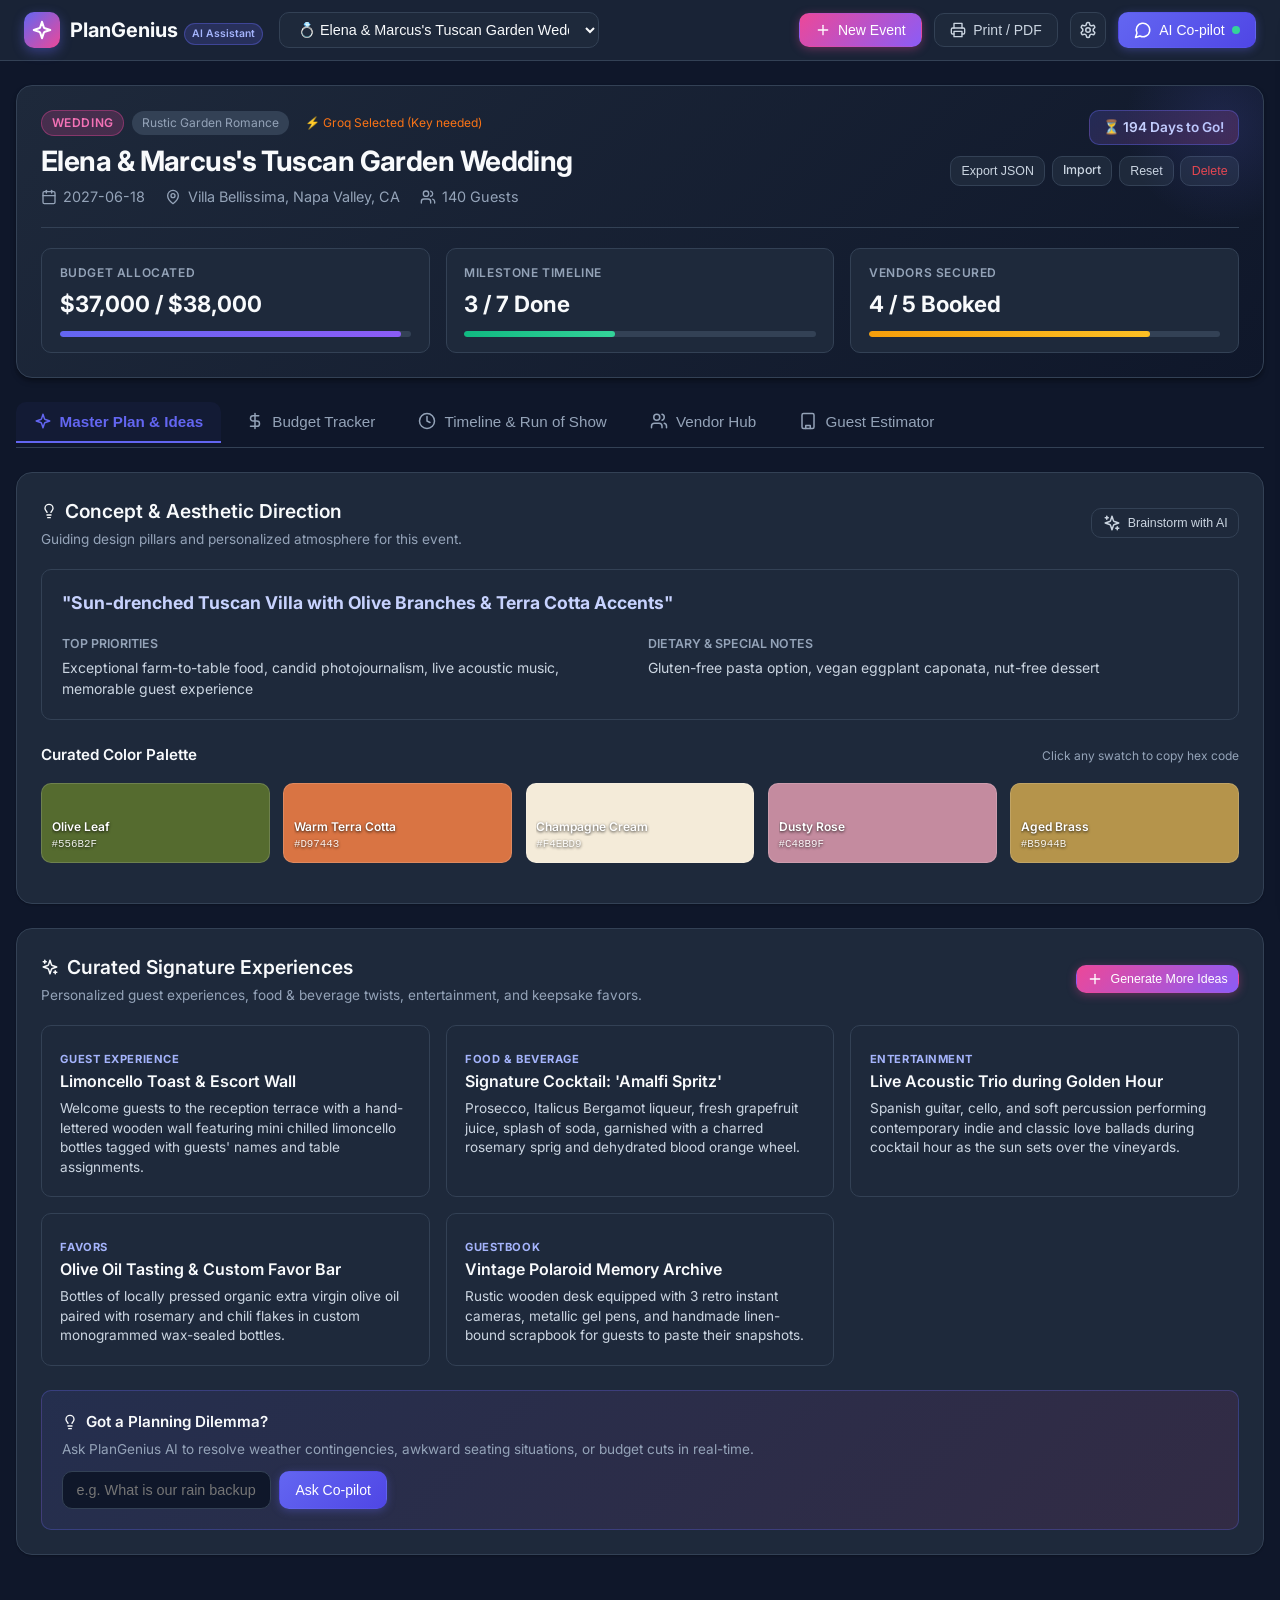
==== docs/index.html @ bf046ce5 "feat: Add GitHub Pages static deployment support and workflow" ====
<!DOCTYPE html>
<html lang="en">
<head>
  <meta charset="UTF-8">
  <meta name="viewport" content="width=device-width, initial-scale=1.0">
  <title>PlanGenius AI - GenAI Event Planning Assistant</title>
  <link rel="preconnect" href="https://fonts.googleapis.com">
  <link rel="preconnect" href="https://fonts.gstatic.com" crossorigin>
  <link href="https://fonts.googleapis.com/css2?family=Inter:wght@400;500;600;700;800&display=swap" rel="stylesheet">
  <link rel="stylesheet" href="./css/styles.css">
</head>
<body>

  <!-- Navigation Bar -->
  <header class="navbar">
    <div style="display: flex; align-items: center; gap: 1rem; flex-wrap: wrap;">
      <a href="#" class="brand">
        <div class="brand-icon">
          <svg width="22" height="22" viewBox="0 0 24 24" fill="none" stroke="currentColor" stroke-width="2.2" stroke-linecap="round" stroke-linejoin="round">
            <path d="m12 3-1.912 5.813a2 2 0 0 1-1.275 1.275L3 12l5.813 1.912a2 2 0 0 1 1.275 1.275L12 21l1.912-5.813a2 2 0 0 1 1.275-1.275L21 12l-5.813-1.912a2 2 0 0 1-1.275-1.275L12 3Z"/>
          </svg>
        </div>
        <div class="brand-text">
          <span>PlanGenius</span>
          <span class="brand-badge">AI Assistant</span>
        </div>
      </a>

      <!-- Event Picker Dropdown -->
      <select id="event-switcher" class="event-picker" title="Switch between planned events">
        <!-- Dynamically populated -->
      </select>
    </div>

    <!-- Top Action Buttons -->
    <div class="nav-actions">
      <button class="btn btn-sparkle" onclick="Wizard.open()">
        <svg width="16" height="16" viewBox="0 0 24 24" fill="none" stroke="currentColor" stroke-width="2" stroke-linecap="round" stroke-linejoin="round"><path d="M5 12h14"/><path d="M12 5v14"/></svg>
        New Event
      </button>

      <button class="btn btn-secondary" onclick="App.printEvent()" title="Print or save as PDF">
        <svg width="16" height="16" viewBox="0 0 24 24" fill="none" stroke="currentColor" stroke-width="2" stroke-linecap="round" stroke-linejoin="round"><polyline points="6 9 6 2 18 2 18 9"/><path d="M6 18H4a2 2 0 0 1-2-2v-5a2 2 0 0 1 2-2h16a2 2 0 0 1 2 2v5a2 2 0 0 1-2 2h-2"/><rect width="12" height="8" x="6" y="14"/></svg>
        Print / PDF
      </button>

      <button class="btn btn-secondary btn-icon-only" onclick="App.openSettings()" title="Configure Gemini API Key & Model">
        <svg width="18" height="18" viewBox="0 0 24 24" fill="none" stroke="currentColor" stroke-width="2" stroke-linecap="round" stroke-linejoin="round"><path d="M12.22 2h-.44a2 2 0 0 0-2 2v.18a2 2 0 0 1-1 1.73l-.43.25a2 2 0 0 1-2 0l-.15-.08a2 2 0 0 0-2.73.73l-.22.38a2 2 0 0 0 .73 2.73l.15.1a2 2 0 0 1 1 1.72v.51a2 2 0 0 1-1 1.74l-.15.09a2 2 0 0 0-.73 2.73l.22.38a2 2 0 0 0 2.73.73l.15-.08a2 2 0 0 1 2 0l.43.25a2 2 0 0 1 1 1.73V20a2 2 0 0 0 2 2h.44a2 2 0 0 0 2-2v-.18a2 2 0 0 1 1-1.73l.43-.25a2 2 0 0 1 2 0l.15.08a2 2 0 0 0 2.73-.73l.22-.39a2 2 0 0 0-.73-2.73l-.15-.08a2 2 0 0 1-1-1.74v-.5a2 2 0 0 1 1-1.74l.15-.09a2 2 0 0 0 .73-2.73l-.22-.38a2 2 0 0 0-2.73-.73l-.15.08a2 2 0 0 1-2 0l-.43-.25a2 2 0 0 1-1-1.73V4a2 2 0 0 0-2-2z"/><circle cx="12" cy="12" r="3"/></svg>
      </button>

      <button class="btn btn-primary" onclick="Copilot.toggle()" style="position: relative;">
        <svg width="18" height="18" viewBox="0 0 24 24" fill="none" stroke="currentColor" stroke-width="2" stroke-linecap="round" stroke-linejoin="round"><path d="M7.9 20A9 9 0 1 0 4 16.1L2 22Z"/></svg>
        AI Co-pilot
        <span style="width: 8px; height: 8px; background: #34D399; border-radius: 50%; display: inline-block;"></span>
      </button>
    </div>
  </header>

  <!-- Main Container -->
  <main class="main-content">
    
    <!-- Hero / Event Banner -->
    <section class="event-hero">
      <div class="event-hero-top">
        <div class="hero-title-group">
          <div class="event-badge-row">
            <span id="hero-type-badge" class="badge-type badge-wedding">WEDDING</span>
            <span id="hero-subtype-badge" class="badge-subtype">Rustic Romance</span>
            <div id="gemini-status-indicator" style="font-size: 0.75rem; margin-left: 0.5rem;"></div>
          </div>
          <h1 id="hero-title" class="event-title">Loading Event...</h1>
          <div class="event-meta-info">
            <div class="meta-item">
              <svg width="16" height="16" viewBox="0 0 24 24" fill="none" stroke="currentColor" stroke-width="2" stroke-linecap="round" stroke-linejoin="round"><rect width="18" height="18" x="3" y="4" rx="2" ry="2"/><line x1="16" x2="16" y1="2" y2="6"/><line x1="8" x2="8" y1="2" y2="6"/><line x1="3" x2="21" y1="10" y2="10"/></svg>
              <span id="hero-date">June 18, 2027</span>
            </div>
            <div class="meta-item">
              <svg width="16" height="16" viewBox="0 0 24 24" fill="none" stroke="currentColor" stroke-width="2" stroke-linecap="round" stroke-linejoin="round"><path d="M20 10c0 6-8 12-8 12s-8-6-8-12a8 8 0 0 1 16 0Z"/><circle cx="12" cy="10" r="3"/></svg>
              <span id="hero-location">Napa Valley, CA</span>
            </div>
            <div class="meta-item">
              <svg width="16" height="16" viewBox="0 0 24 24" fill="none" stroke="currentColor" stroke-width="2" stroke-linecap="round" stroke-linejoin="round"><path d="M16 21v-2a4 4 0 0 0-4-4H6a4 4 0 0 0-4 4v2"/><circle cx="9" cy="7" r="4"/><path d="M22 21v-2a4 4 0 0 0-3-3.87"/><path d="M16 3.13a4 4 0 0 1 0 7.75"/></svg>
              <span id="hero-guests">140 Guests</span>
            </div>
          </div>
        </div>

        <!-- Right Side: Countdown and Options -->
        <div style="display: flex; flex-direction: column; align-items: flex-end; gap: 0.65rem;">
          <div id="hero-countdown" class="countdown-chip">
            ⏳ Calculating countdown...
          </div>
          <div style="display: flex; gap: 0.4rem;">
            <button class="btn btn-secondary btn-sm" onclick="App.exportJson()" title="Backup event as JSON">Export JSON</button>
            <label class="btn btn-secondary btn-sm" style="cursor: pointer;" title="Import event JSON">
              Import
              <input type="file" accept=".json" style="display: none;" onchange="App.importJson(event)">
            </label>
            <button class="btn btn-secondary btn-sm" onclick="App.resetSamples()" title="Restore default sample events">Reset</button>
            <button class="btn btn-secondary btn-sm" style="color: #EF4444;" onclick="App.deleteCurrentEvent()" title="Delete this event">Delete</button>
          </div>
        </div>
      </div>

      <!-- Quick KPI Progress Row -->
      <div class="kpi-grid">
        <div class="kpi-card">
          <span class="kpi-label">Budget Allocated</span>
          <span id="kpi-budget-value" class="kpi-value">$0 / $0</span>
          <div class="progress-bar-container">
            <div id="kpi-budget-progress" class="progress-bar-fill fill-primary" style="width: 0%;"></div>
          </div>
        </div>

        <div class="kpi-card">
          <span class="kpi-label">Milestone Timeline</span>
          <span id="kpi-milestones-value" class="kpi-value">0 / 0 Done</span>
          <div class="progress-bar-container">
            <div id="kpi-milestones-progress" class="progress-bar-fill fill-green" style="width: 0%;"></div>
          </div>
        </div>

        <div class="kpi-card">
          <span class="kpi-label">Vendors Secured</span>
          <span id="kpi-vendors-value" class="kpi-value">0 / 0 Booked</span>
          <div class="progress-bar-container">
            <div id="kpi-vendors-progress" class="progress-bar-fill fill-amber" style="width: 0%;"></div>
          </div>
        </div>
      </div>
    </section>

    <!-- Navigation Tabs -->
    <nav class="tabs-header">
      <button class="tab-btn active" data-tab="ideas">
        <svg width="18" height="18" viewBox="0 0 24 24" fill="none" stroke="currentColor" stroke-width="2" stroke-linecap="round" stroke-linejoin="round"><path d="m12 3-1.912 5.813a2 2 0 0 1-1.275 1.275L3 12l5.813 1.912a2 2 0 0 1 1.275 1.275L12 21l1.912-5.813a2 2 0 0 1 1.275-1.275L21 12l-5.813-1.912a2 2 0 0 1-1.275-1.275L12 3Z"/></svg>
        Master Plan & Ideas
      </button>
      <button class="tab-btn" data-tab="budget">
        <svg width="18" height="18" viewBox="0 0 24 24" fill="none" stroke="currentColor" stroke-width="2" stroke-linecap="round" stroke-linejoin="round"><line x1="12" x2="12" y1="2" y2="22"/><path d="M17 5H9.5a3.5 3.5 0 0 0 0 7h5a3.5 3.5 0 0 1 0 7H6"/></svg>
        Budget Tracker
      </button>
      <button class="tab-btn" data-tab="timeline">
        <svg width="18" height="18" viewBox="0 0 24 24" fill="none" stroke="currentColor" stroke-width="2" stroke-linecap="round" stroke-linejoin="round"><circle cx="12" cy="12" r="10"/><polyline points="12 6 12 12 16 14"/></svg>
        Timeline & Run of Show
      </button>
      <button class="tab-btn" data-tab="vendors">
        <svg width="18" height="18" viewBox="0 0 24 24" fill="none" stroke="currentColor" stroke-width="2" stroke-linecap="round" stroke-linejoin="round"><path d="M16 21v-2a4 4 0 0 0-4-4H6a4 4 0 0 0-4 4v2"/><circle cx="9" cy="7" r="4"/><path d="M22 21v-2a4 4 0 0 0-3-3.87"/><path d="M16 3.13a4 4 0 0 1 0 7.75"/></svg>
        Vendor Hub
      </button>
      <button class="tab-btn" data-tab="guests">
        <svg width="18" height="18" viewBox="0 0 24 24" fill="none" stroke="currentColor" stroke-width="2" stroke-linecap="round" stroke-linejoin="round"><rect width="16" height="20" x="4" y="2" rx="2" ry="2"/><path d="M9 22v-4h6v4"/></svg>
        Guest Estimator
      </button>
    </nav>

    <!-- Tab Panels Container -->
    <div id="tab-ideas" class="tab-panel active"></div>
    <div id="tab-budget" class="tab-panel"></div>
    <div id="tab-timeline" class="tab-panel"></div>
    <div id="tab-vendors" class="tab-panel"></div>
    <div id="tab-guests" class="tab-panel"></div>

  </main>

  <!-- Slide-over AI Co-pilot Drawer -->
  <aside id="copilot-drawer" class="copilot-drawer">
    <div class="copilot-header">
      <div class="copilot-title-group">
        <div class="brand-icon" style="width: 28px; height: 28px;">
          <svg width="16" height="16" viewBox="0 0 24 24" fill="none" stroke="currentColor" stroke-width="2" stroke-linecap="round" stroke-linejoin="round"><path d="m12 3-1.912 5.813a2 2 0 0 1-1.275 1.275L3 12l5.813 1.912a2 2 0 0 1 1.275 1.275L12 21l1.912-5.813a2 2 0 0 1 1.275-1.275L21 12l-5.813-1.912a2 2 0 0 1-1.275-1.275L12 3Z"/></svg>
        </div>
        <div>
          <h3 class="copilot-title">PlanGenius Co-pilot</h3>
          <p id="copilot-event-name" style="font-size: 0.75rem; color: var(--text-muted); white-space: nowrap; overflow: hidden; text-overflow: ellipsis; max-width: 240px;"></p>
        </div>
      </div>
      <button class="modal-close" onclick="Copilot.close()" title="Close Co-pilot">&times;</button>
    </div>

    <!-- Chat Messages Stream -->
    <div id="copilot-messages" class="copilot-chat-body">
      <!-- Dynamically rendered -->
    </div>

    <!-- Suggested Quick Prompts -->
    <div class="chat-quick-actions">
      <span class="prompt-pill" onclick="Copilot.sendQuickPrompt('How can I cut 15% from my budget without hurting the experience?')">💡 Cut 15% Budget</span>
      <span class="prompt-pill" onclick="Copilot.sendQuickPrompt('Draft a negotiation inquiry email to a venue photographer')">✉️ Vendor Script</span>
      <span class="prompt-pill" onclick="Copilot.sendQuickPrompt('What are common mistakes on day-of event schedules?')">⏱️ Schedule Mistakes</span>
      <span class="prompt-pill" onclick="Copilot.sendQuickPrompt('Give me a 3-minute toast / speech outline')">🥂 Speech Outline</span>
      <span class="prompt-pill" onclick="Copilot.sendQuickPrompt('Give me a day-of emergency kit packing checklist')">🧰 Emergency Kit</span>
    </div>

    <!-- Chat Input Bar -->
    <div class="copilot-input-bar">
      <input type="text" id="copilot-input" class="copilot-input" placeholder="Ask Co-pilot about budget, timeline, vendors...">
      <button class="btn btn-primary btn-sm btn-icon-only" onclick="Copilot.sendMessage()">
        <svg width="16" height="16" viewBox="0 0 24 24" fill="none" stroke="currentColor" stroke-width="2" stroke-linecap="round" stroke-linejoin="round"><path d="m22 2-7 20-4-9-9-4Z"/><path d="M22 2 11 13"/></svg>
      </button>
    </div>
  </aside>

  <!-- ================= MODALS ================= -->

  <!-- 1. Event Wizard Modal -->
  <div id="modal-wizard" class="modal-overlay">
    <div class="modal-box" style="max-width: 650px;">
      <div class="modal-header">
        <h3 class="modal-title">
          <svg width="20" height="20" viewBox="0 0 24 24" fill="none" stroke="currentColor" stroke-width="2" stroke-linecap="round" stroke-linejoin="round"><path d="m12 3-1.912 5.813a2 2 0 0 1-1.275 1.275L3 12l5.813 1.912a2 2 0 0 1 1.275 1.275L12 21l1.912-5.813a2 2 0 0 1 1.275-1.275L21 12l-5.813-1.912a2 2 0 0 1-1.275-1.275L12 3Z"/></svg>
          PlanGenius AI Master Plan Creator
        </h3>
        <button class="modal-close" onclick="Wizard.close()">&times;</button>
      </div>
      <div id="wizard-body" class="modal-body">
        <!-- Rendered by wizard.js -->
      </div>
      <div id="wizard-footer" class="modal-footer">
        <!-- Rendered by wizard.js -->
      </div>
    </div>
  </div>

  <!-- 2. Add / Edit Expense Modal -->
  <div id="modal-expense" class="modal-overlay">
    <div class="modal-box">
      <div class="modal-header">
        <h3 id="modal-expense-title" class="modal-title">Add Budget Line Item</h3>
        <button class="modal-close" onclick="BudgetComponent.closeModal()">&times;</button>
      </div>
      <div class="modal-body">
        <form id="expense-form" onsubmit="event.preventDefault(); BudgetComponent.saveExpenseFromModal();">
          <input type="hidden" id="expense-id">
          <div class="form-group">
            <label class="form-label">Category</label>
            <select id="expense-category" class="form-control">
              <option value="Venue & Rentals">Venue & Rentals</option>
              <option value="Catering & Bar">Catering & Bar</option>
              <option value="Photography & Video">Photography & Video</option>
              <option value="Flowers & Decor">Flowers & Decor</option>
              <option value="Music & Entertainment">Music & Entertainment</option>
              <option value="Attire & Beauty">Attire & Beauty</option>
              <option value="Stationery & Favors">Stationery & Favors</option>
              <option value="Permits & Safety">Permits & Safety</option>
              <option value="Marketing & Signage">Marketing & Signage</option>
              <option value="Contingency">Contingency</option>
            </select>
          </div>
          <div class="form-group">
            <label class="form-label">Expense Description / Item</label>
            <input type="text" id="expense-name" class="form-control" placeholder="e.g. Vintage Champagne Coupe Glasses Rental" required>
          </div>
          <div style="display: grid; grid-template-columns: 1fr 1fr; gap: 0.75rem;">
            <div class="form-group">
              <label class="form-label">Estimated Budget</label>
              <input type="number" id="expense-estimated" class="form-control" min="0" step="10" value="500">
            </div>
            <div class="form-group">
              <label class="form-label">Actual Amount Paid</label>
              <input type="number" id="expense-actual" class="form-control" min="0" step="10" value="0">
            </div>
          </div>
          <div class="form-group">
            <label class="form-label">Payment Status</label>
            <select id="expense-status" class="form-control">
              <option value="pending">⏳ Pending</option>
              <option value="deposit_paid">💳 Deposit Paid</option>
              <option value="paid">✅ Paid in Full</option>
            </select>
          </div>
          <div class="form-group">
            <label class="form-label">Notes & Inclusions</label>
            <input type="text" id="expense-notes" class="form-control" placeholder="e.g. 50% deposit due on April 1st">
          </div>
        </form>
      </div>
      <div class="modal-footer">
        <button type="button" class="btn btn-secondary" onclick="BudgetComponent.closeModal()">Cancel</button>
        <button type="button" class="btn btn-primary" onclick="BudgetComponent.saveExpenseFromModal()">Save Expense</button>
      </div>
    </div>
  </div>

  <!-- 3. Add Milestone Modal -->
  <div id="modal-milestone" class="modal-overlay">
    <div class="modal-box">
      <div class="modal-header">
        <h3 class="modal-title">Add Milestone Task</h3>
        <button class="modal-close" onclick="TimelineComponent.closeMilestoneModal()">&times;</button>
      </div>
      <div class="modal-body">
        <form id="milestone-form" onsubmit="event.preventDefault(); TimelineComponent.saveMilestoneFromModal();">
          <div class="form-group">
            <label class="form-label">Phase</label>
            <input type="text" id="milestone-phase" class="form-control" placeholder="e.g. 3 Months Out" value="Upcoming Phase">
          </div>
          <div class="form-group">
            <label class="form-label">Task Description</label>
            <input type="text" id="milestone-task" class="form-control" placeholder="e.g. Schedule floral mock-up and send invitations" required>
          </div>
          <div class="form-group">
            <label class="form-label">Target Due Date</label>
            <input type="date" id="milestone-date" class="form-control">
          </div>
        </form>
      </div>
      <div class="modal-footer">
        <button type="button" class="btn btn-secondary" onclick="TimelineComponent.closeMilestoneModal()">Cancel</button>
        <button type="button" class="btn btn-primary" onclick="TimelineComponent.saveMilestoneFromModal()">Add Milestone</button>
      </div>
    </div>
  </div>

  <!-- 4. Add Day-Of Run of Show Schedule Modal -->
  <div id="modal-runofshow" class="modal-overlay">
    <div class="modal-box">
      <div class="modal-header">
        <h3 class="modal-title">Add Schedule Block (Day-Of)</h3>
        <button class="modal-close" onclick="TimelineComponent.closeRunOfShowModal()">&times;</button>
      </div>
      <div class="modal-body">
        <form id="runofshow-form" onsubmit="event.preventDefault(); TimelineComponent.saveRunOfShowFromModal();">
          <div style="display: grid; grid-template-columns: 1fr 2fr; gap: 0.75rem;">
            <div class="form-group">
              <label class="form-label">Time</label>
              <input type="text" id="ros-time" class="form-control" placeholder="e.g. 05:30 PM" required>
            </div>
            <div class="form-group">
              <label class="form-label">Activity</label>
              <input type="text" id="ros-activity" class="form-control" placeholder="e.g. Ceremony Processional & Vows" required>
            </div>
          </div>
          <div style="display: grid; grid-template-columns: 1fr 1fr; gap: 0.75rem;">
            <div class="form-group">
              <label class="form-label">Responsible Lead</label>
              <input type="text" id="ros-responsible" class="form-control" placeholder="e.g. Officiant & Coordinator" value="Lead Coordinator">
            </div>
            <div class="form-group">
              <label class="form-label">Location / Area</label>
              <input type="text" id="ros-location" class="form-control" placeholder="e.g. Main Terrace Lawn" value="Main Venue">
            </div>
          </div>
        </form>
      </div>
      <div class="modal-footer">
        <button type="button" class="btn btn-secondary" onclick="TimelineComponent.closeRunOfShowModal()">Cancel</button>
        <button type="button" class="btn btn-primary" onclick="TimelineComponent.saveRunOfShowFromModal()">Add Schedule Block</button>
      </div>
    </div>
  </div>

  <!-- 5. Add / Edit Vendor Modal -->
  <div id="modal-vendor" class="modal-overlay">
    <div class="modal-box">
      <div class="modal-header">
        <h3 id="modal-vendor-title" class="modal-title">Add New Vendor</h3>
        <button class="modal-close" onclick="VendorsComponent.closeModal()">&times;</button>
      </div>
      <div class="modal-body">
        <form id="vendor-form" onsubmit="event.preventDefault(); VendorsComponent.saveVendorFromModal();">
          <input type="hidden" id="vendor-id">
          <div style="display: grid; grid-template-columns: 2fr 1fr; gap: 0.75rem;">
            <div class="form-group">
              <label class="form-label">Vendor / Business Name</label>
              <input type="text" id="vendor-name" class="form-control" placeholder="e.g. Sunset Glow Photography" required>
            </div>
            <div class="form-group">
              <label class="form-label">Category</label>
              <input type="text" id="vendor-category" class="form-control" placeholder="e.g. Photography" value="Catering">
            </div>
          </div>
          <div style="display: grid; grid-template-columns: 1fr 1fr; gap: 0.75rem;">
            <div class="form-group">
              <label class="form-label">Contact Email</label>
              <input type="email" id="vendor-contact" class="form-control" placeholder="hello@vendor.com">
            </div>
            <div class="form-group">
              <label class="form-label">Contact Phone</label>
              <input type="text" id="vendor-phone" class="form-control" placeholder="(555) 123-4567">
            </div>
          </div>
          <div style="display: grid; grid-template-columns: 1fr 1fr; gap: 0.75rem;">
            <div class="form-group">
              <label class="form-label">Booking Status</label>
              <select id="vendor-status" class="form-control">
                <option value="to_research">🔍 To Research</option>
                <option value="contacted">💬 Contacted</option>
                <option value="quoted">📄 Quoted</option>
                <option value="booked">🤝 Booked</option>
                <option value="deposit_paid">💳 Deposit Paid</option>
                <option value="completed">✅ Completed</option>
              </select>
            </div>
            <div class="form-group">
              <label class="form-label">Quoted Cost</label>
              <input type="number" id="vendor-quoted" class="form-control" min="0" step="50" value="1500">
            </div>
          </div>
          <div class="form-group">
            <label class="form-label">Contract & Booking Notes</label>
            <textarea id="vendor-notes" class="form-control" placeholder="e.g. 50% deposit required on contract signing, 8 hours coverage"></textarea>
          </div>
        </form>
      </div>
      <div class="modal-footer">
        <button type="button" class="btn btn-secondary" onclick="VendorsComponent.closeModal()">Cancel</button>
        <button type="button" class="btn btn-primary" onclick="VendorsComponent.saveVendorFromModal()">Save Vendor</button>
      </div>
    </div>
  </div>

  <!-- 6. AI Vendor Inquiry Email Modal -->
  <div id="modal-vendor-email" class="modal-overlay">
    <div class="modal-box" style="max-width: 650px;">
      <div class="modal-header">
        <h3 class="modal-title">
          <svg width="20" height="20" viewBox="0 0 24 24" fill="none" stroke="currentColor" stroke-width="2" stroke-linecap="round" stroke-linejoin="round"><path d="m12 3-1.912 5.813a2 2 0 0 1-1.275 1.275L3 12l5.813 1.912a2 2 0 0 1 1.275 1.275L12 21l1.912-5.813a2 2 0 0 1 1.275-1.275L21 12l-5.813-1.912a2 2 0 0 1-1.275-1.275L12 3Z"/></svg>
          AI Inquiry Email for <span id="email-modal-vendor-name" style="color: #A5B4FC; margin-left: 0.3rem;"></span>
        </h3>
        <button class="modal-close" onclick="VendorsComponent.closeEmailModal()">&times;</button>
      </div>
      <div class="modal-body">
        <p style="font-size: 0.85rem; color: var(--text-muted); margin-bottom: 0.5rem;">
          Tailored inquiry email pre-filled with your event dates, guest numbers, aesthetic vibe, and budget targets.
        </p>
        <textarea id="email-modal-textarea" class="form-control" rows="12" style="font-family: monospace; font-size: 0.825rem; line-height: 1.45;"></textarea>
      </div>
      <div class="modal-footer">
        <button type="button" class="btn btn-secondary" onclick="VendorsComponent.closeEmailModal()">Close</button>
        <button type="button" class="btn btn-sparkle" onclick="VendorsComponent.copyEmailDraft()">
          <svg width="16" height="16" viewBox="0 0 24 24" fill="none" stroke="currentColor" stroke-width="2" stroke-linecap="round" stroke-linejoin="round"><rect width="14" height="14" x="8" y="8" rx="2" ry="2"/><path d="M4 16c-1.1 0-2-.9-2-2V4c0-1.1.9-2 2-2h10c1.1 0 2 .9 2 2"/></svg>
          Copy to Clipboard
        </button>
      </div>
    </div>
  </div>

  <!-- 7. Settings Modal -->
  <div id="modal-settings" class="modal-overlay">
    <div class="modal-box" style="max-width: 580px;">
      <div class="modal-header">
        <h3 class="modal-title">Settings & AI Provider Configuration</h3>
        <button class="modal-close" onclick="App.closeSettings()">&times;</button>
      </div>
      <div class="modal-body">
        <div style="background: rgba(99, 102, 241, 0.1); border: 1px solid rgba(99, 102, 241, 0.3); border-radius: var(--radius-md); padding: 0.85rem; font-size: 0.825rem; color: #CBD5E1;">
          💡 <strong>PlanGenius AI supports multiple AI engines:</strong> Ultra-fast Groq API, Google Gemini, or the built-in offline engine that works without any keys.
        </div>

        <!-- AI Provider Selection -->
        <div class="form-group">
          <label class="form-label">Active AI Engine</label>
          <div style="display: grid; grid-template-columns: repeat(3, 1fr); gap: 0.5rem;">
            <button type="button" id="provider-btn-groq" class="btn btn-secondary active" onclick="App.selectProviderTab('groq')">
              ⚡ Groq API
            </button>
            <button type="button" id="provider-btn-gemini" class="btn btn-secondary" onclick="App.selectProviderTab('gemini')">
              ✨ Gemini
            </button>
            <button type="button" id="provider-btn-local" class="btn btn-secondary" onclick="App.selectProviderTab('local')">
              💻 Local Engine
            </button>
          </div>
        </div>

        <!-- Groq Configuration Panel -->
        <div id="panel-groq-settings">
          <div class="form-group">
            <label class="form-label">Groq API Key</label>
            <input type="password" id="settings-groq-key" class="form-control" placeholder="gsk_...">
            <small style="color: var(--text-muted); font-size: 0.75rem;">Get your free key at <a href="https://console.groq.com/keys" target="_blank" rel="noopener" style="color: #60A5FA;">console.groq.com</a>. Stored locally in your browser.</small>
          </div>

          <div class="form-group">
            <label class="form-label">Groq Model</label>
            <select id="settings-groq-model" class="form-control">
              <option value="qwen/qwen3.8-27b" selected>qwen/qwen3.8-27b (Recommended - Ultra-Fast, 27B)</option>
              <option value="openai/gpt-oss-120b">openai/gpt-oss-120b (120B Flagship)</option>
              <option value="openai/gpt-oss-20b">openai/gpt-oss-20b (20B Fast)</option>
              <option value="llama-3.3-70b-versatile">llama-3.3-70b-versatile</option>
              <option value="llama-3.1-8b-instant">llama-3.1-8b-instant</option>
            </select>
          </div>

          <div style="margin-top: 0.5rem;">
            <button type="button" id="btn-test-groq-key" class="btn btn-secondary btn-sm" onclick="App.testGroqKey()">
              ⚡ Test Groq Connection
            </button>
          </div>
        </div>

        <!-- Gemini Configuration Panel -->
        <div id="panel-gemini-settings" style="display: none;">
          <div class="form-group">
            <label class="form-label">Google Gemini API Key</label>
            <input type="password" id="settings-api-key" class="form-control" placeholder="AIzaSy...">
            <small style="color: var(--text-muted); font-size: 0.75rem;">Get key from Google AI Studio. Stored locally in your browser.</small>
          </div>

          <div class="form-group">
            <label class="form-label">Gemini Model</label>
            <select id="settings-model" class="form-control">
              <option value="gemini-2.5-flash">Gemini 2.5 Flash (Fast, Recommended)</option>
              <option value="gemini-1.5-flash">Gemini 1.5 Flash</option>
              <option value="gemini-1.5-pro">Gemini 1.5 Pro (Deep Reasoning)</option>
            </select>
          </div>

          <div style="margin-top: 0.5rem;">
            <button type="button" id="btn-test-key" class="btn btn-secondary btn-sm" onclick="App.testKey()">
              ✨ Test Gemini Connection
            </button>
          </div>
        </div>

        <!-- Local Engine Panel -->
        <div id="panel-local-settings" style="display: none;">
          <div style="background: var(--bg-primary); border: 1px solid var(--border-color); border-radius: var(--radius-md); padding: 1rem; font-size: 0.85rem; color: var(--text-sub);">
            <p style="margin-bottom: 0.5rem;"><strong>Built-in Offline Intelligence Active:</strong></p>
            <ul style="padding-left: 1.2rem; line-height: 1.5; color: var(--text-muted);">
              <li>No API keys, accounts, or internet calls required.</li>
              <li>Heuristics calibrated for Weddings, Birthdays, and Community Galas.</li>
              <li>Instant response time with zero latency.</li>
            </ul>
          </div>
        </div>

      </div>
      <div class="modal-footer">
        <button type="button" class="btn btn-secondary" onclick="App.closeSettings()">Cancel</button>
        <button type="button" class="btn btn-primary" onclick="App.saveSettings()">Save Settings</button>
      </div>
    </div>
  </div>

  <!-- Toast Notification Container -->
  <div id="toast-container" class="toast-container"></div>

  <!-- Scripts -->
  <script src="./js/icons.js"></script>
  <script src="./js/sample_data.js"></script>
  <script src="./js/api.js"></script>
  <script src="./js/components/wizard.js"></script>
  <script src="./js/components/budget.js"></script>
  <script src="./js/components/timeline.js"></script>
  <script src="./js/components/vendors.js"></script>
  <script src="./js/components/ideas.js"></script>
  <script src="./js/components/guests.js"></script>
  <script src="./js/components/copilot.js"></script>
  <script src="./js/app.js"></script>
</body>
</html>
---- docs/css/styles.css ----
/* PlanGenius AI - Modern Event Planning Design System */

:root {
  --bg-primary: #0F172A;
  --bg-secondary: #1E293B;
  --bg-card: #1E293B;
  --bg-card-hover: #273549;
  --bg-surface: #334155;
  --bg-glass: rgba(30, 41, 59, 0.75);
  --border-color: #334155;
  --border-light: #475569;
  
  --text-main: #F8FAFC;
  --text-muted: #94A3B8;
  --text-sub: #CBD5E1;

  --primary: #6366F1;
  --primary-hover: #4F46E5;
  --primary-light: rgba(99, 102, 241, 0.15);
  
  --accent-pink: #EC4899;
  --accent-emerald: #10B981;
  --accent-amber: #F59E0B;
  --accent-blue: #0EA5E9;
  --accent-purple: #8B5CF6;
  
  --shadow-sm: 0 1px 2px 0 rgba(0, 0, 0, 0.2);
  --shadow-md: 0 4px 6px -1px rgba(0, 0, 0, 0.3), 0 2px 4px -2px rgba(0, 0, 0, 0.3);
  --shadow-xl: 0 20px 25px -5px rgba(0, 0, 0, 0.4), 0 8px 10px -6px rgba(0, 0, 0, 0.4);
  --radius-sm: 6px;
  --radius-md: 10px;
  --radius-lg: 16px;
  --radius-full: 9999px;
  
  --font-sans: 'Inter', -apple-system, BlinkMacSystemFont, "Segoe UI", Roboto, sans-serif;
}

* {
  box-sizing: border-box;
  margin: 0;
  padding: 0;
}

body {
  font-family: var(--font-sans);
  background-color: var(--bg-primary);
  color: var(--text-main);
  line-height: 1.5;
  min-height: 100vh;
  display: flex;
  flex-direction: column;
  -webkit-font-smoothing: antialiased;
}

/* Scrollbar Styling */
::-webkit-scrollbar {
  width: 8px;
  height: 8px;
}
::-webkit-scrollbar-track {
  background: var(--bg-primary);
}
::-webkit-scrollbar-thumb {
  background: var(--border-light);
  border-radius: 4px;
}
::-webkit-scrollbar-thumb:hover {
  background: #64748B;
}

/* Navbar */
.navbar {
  position: sticky;
  top: 0;
  z-index: 40;
  background: var(--bg-glass);
  backdrop-filter: blur(12px);
  -webkit-backdrop-filter: blur(12px);
  border-bottom: 1px solid var(--border-color);
  padding: 0.75rem 1.5rem;
  display: flex;
  align-items: center;
  justify-content: space-between;
  gap: 1rem;
}

.brand {
  display: flex;
  align-items: center;
  gap: 0.65rem;
  text-decoration: none;
  color: var(--text-main);
  font-weight: 700;
  font-size: 1.25rem;
}
.brand-icon {
  width: 36px;
  height: 36px;
  border-radius: var(--radius-md);
  background: linear-gradient(135deg, #6366F1, #EC4899);
  display: flex;
  align-items: center;
  justify-content: center;
  color: white;
  box-shadow: 0 4px 12px rgba(99, 102, 241, 0.4);
}
.brand-text {
  display: flex;
  align-items: baseline;
  gap: 0.35rem;
}
.brand-badge {
  font-size: 0.65rem;
  font-weight: 600;
  padding: 0.15rem 0.45rem;
  background: rgba(99, 102, 241, 0.2);
  color: #A5B4FC;
  border: 1px solid rgba(99, 102, 241, 0.4);
  border-radius: var(--radius-full);
}

.nav-actions {
  display: flex;
  align-items: center;
  gap: 0.75rem;
  flex-wrap: wrap;
}

.event-picker {
  background: var(--bg-secondary);
  border: 1px solid var(--border-color);
  color: var(--text-main);
  padding: 0.5rem 0.85rem;
  border-radius: var(--radius-md);
  font-size: 0.9rem;
  font-weight: 500;
  cursor: pointer;
  outline: none;
  min-width: 220px;
  max-width: 320px;
}
.event-picker:focus {
  border-color: var(--primary);
  box-shadow: 0 0 0 2px var(--primary-light);
}

/* Buttons */
.btn {
  display: inline-flex;
  align-items: center;
  gap: 0.45rem;
  padding: 0.5rem 0.95rem;
  border-radius: var(--radius-md);
  font-size: 0.875rem;
  font-weight: 500;
  cursor: pointer;
  border: 1px solid transparent;
  transition: all 0.15s ease;
  white-space: nowrap;
}
.btn-primary {
  background: linear-gradient(135deg, #6366F1, #4F46E5);
  color: white;
  box-shadow: 0 2px 8px rgba(99, 102, 241, 0.35);
}
.btn-primary:hover {
  background: linear-gradient(135deg, #4F46E5, #4338CA);
  transform: translateY(-1px);
}
.btn-secondary {
  background: var(--bg-secondary);
  border-color: var(--border-color);
  color: var(--text-sub);
}
.btn-secondary:hover {
  background: var(--bg-card-hover);
  color: var(--text-main);
  border-color: var(--border-light);
}
.btn-sparkle {
  background: linear-gradient(135deg, #EC4899, #8B5CF6);
  color: white;
  box-shadow: 0 2px 10px rgba(236, 72, 153, 0.35);
}
.btn-sparkle:hover {
  opacity: 0.95;
  transform: translateY(-1px);
}
.btn-sm {
  padding: 0.3rem 0.65rem;
  font-size: 0.775rem;
}
.btn-icon-only {
  padding: 0.5rem;
  border-radius: var(--radius-md);
}

/* Main Container */
.main-content {
  flex: 1;
  max-width: 1280px;
  width: 100%;
  margin: 0 auto;
  padding: 1.5rem 1rem 3rem;
}

/* Event Hero Header */
.event-hero {
  background: linear-gradient(135deg, #1E293B 0%, #0F172A 100%);
  border: 1px solid var(--border-color);
  border-radius: var(--radius-lg);
  padding: 1.5rem;
  margin-bottom: 1.5rem;
  box-shadow: var(--shadow-md);
  position: relative;
  overflow: hidden;
}
.event-hero::before {
  content: '';
  position: absolute;
  top: -60px;
  right: -60px;
  width: 200px;
  height: 200px;
  background: radial-gradient(circle, rgba(99, 102, 241, 0.15) 0%, transparent 70%);
  border-radius: 50%;
  pointer-events: none;
}
.event-hero-top {
  display: flex;
  justify-content: space-between;
  align-items: flex-start;
  gap: 1rem;
  flex-wrap: wrap;
  margin-bottom: 1rem;
}
.hero-title-group {
  flex: 1;
  min-width: 280px;
}
.event-badge-row {
  display: flex;
  align-items: center;
  gap: 0.5rem;
  margin-bottom: 0.5rem;
  flex-wrap: wrap;
}
.badge-type {
  font-size: 0.75rem;
  font-weight: 600;
  text-transform: uppercase;
  letter-spacing: 0.05em;
  padding: 0.2rem 0.6rem;
  border-radius: var(--radius-full);
}
.badge-wedding { background: rgba(236, 72, 153, 0.2); color: #F472B6; border: 1px solid rgba(236, 72, 153, 0.4); }
.badge-birthday { background: rgba(245, 158, 11, 0.2); color: #FBBF24; border: 1px solid rgba(245, 158, 11, 0.4); }
.badge-community { background: rgba(16, 185, 129, 0.2); color: #34D399; border: 1px solid rgba(16, 185, 129, 0.4); }

.badge-subtype {
  font-size: 0.75rem;
  color: var(--text-muted);
  background: var(--bg-surface);
  padding: 0.2rem 0.6rem;
  border-radius: var(--radius-full);
}

.event-title {
  font-size: 1.75rem;
  font-weight: 700;
  color: var(--text-main);
  letter-spacing: -0.02em;
  line-height: 1.25;
  margin-bottom: 0.4rem;
}
.event-meta-info {
  display: flex;
  align-items: center;
  gap: 1.25rem;
  color: var(--text-muted);
  font-size: 0.9rem;
  flex-wrap: wrap;
}
.meta-item {
  display: flex;
  align-items: center;
  gap: 0.4rem;
}

.countdown-chip {
  background: linear-gradient(135deg, rgba(99, 102, 241, 0.2), rgba(236, 72, 153, 0.2));
  border: 1px solid rgba(99, 102, 241, 0.4);
  color: #C7D2FE;
  padding: 0.4rem 0.85rem;
  border-radius: var(--radius-md);
  font-weight: 600;
  font-size: 0.85rem;
  display: flex;
  align-items: center;
  gap: 0.45rem;
  white-space: nowrap;
}

/* KPI Summary Grid */
.kpi-grid {
  display: grid;
  grid-template-columns: repeat(auto-fit, minmax(220px, 1fr));
  gap: 1rem;
  margin-top: 1.25rem;
  padding-top: 1.25rem;
  border-top: 1px solid var(--border-color);
}
.kpi-card {
  background: var(--bg-secondary);
  border: 1px solid var(--border-color);
  border-radius: var(--radius-md);
  padding: 0.9rem 1.1rem;
  display: flex;
  flex-direction: column;
  justify-content: space-between;
}
.kpi-label {
  font-size: 0.75rem;
  color: var(--text-muted);
  text-transform: uppercase;
  font-weight: 600;
  letter-spacing: 0.05em;
  display: flex;
  justify-content: space-between;
  align-items: center;
}
.kpi-value {
  font-size: 1.4rem;
  font-weight: 700;
  color: var(--text-main);
  margin: 0.3rem 0;
}
.kpi-sub {
  font-size: 0.775rem;
  color: var(--text-muted);
}
.progress-bar-container {
  height: 6px;
  background: var(--bg-surface);
  border-radius: var(--radius-full);
  overflow: hidden;
  margin-top: 0.4rem;
}
.progress-bar-fill {
  height: 100%;
  border-radius: var(--radius-full);
  transition: width 0.3s ease;
}
.fill-primary { background: linear-gradient(90deg, #6366F1, #8B5CF6); }
.fill-green { background: linear-gradient(90deg, #10B981, #34D399); }
.fill-amber { background: linear-gradient(90deg, #F59E0B, #FBBF24); }
.fill-red { background: linear-gradient(90deg, #EF4444, #F87171); }

/* Navigation Tabs */
.tabs-header {
  display: flex;
  align-items: center;
  gap: 0.5rem;
  border-bottom: 1px solid var(--border-color);
  margin-bottom: 1.5rem;
  overflow-x: auto;
  padding-bottom: 0.25rem;
}
.tab-btn {
  background: none;
  border: none;
  color: var(--text-muted);
  font-size: 0.95rem;
  font-weight: 500;
  padding: 0.65rem 1.1rem;
  border-radius: var(--radius-md) var(--radius-md) 0 0;
  cursor: pointer;
  display: flex;
  align-items: center;
  gap: 0.5rem;
  border-bottom: 2px solid transparent;
  transition: all 0.15s ease;
  white-space: nowrap;
}
.tab-btn:hover {
  color: var(--text-main);
  background: rgba(255, 255, 255, 0.03);
}
.tab-btn.active {
  color: var(--primary);
  border-bottom-color: var(--primary);
  font-weight: 600;
  background: rgba(99, 102, 241, 0.05);
}
.tab-badge {
  font-size: 0.7rem;
  background: var(--bg-surface);
  padding: 0.1rem 0.45rem;
  border-radius: var(--radius-full);
}

/* Tab Panels */
.tab-panel {
  display: none;
  animation: fadeIn 0.2s ease-in-out;
}
.tab-panel.active {
  display: block;
}
@keyframes fadeIn {
  from { opacity: 0; transform: translateY(4px); }
  to { opacity: 1; transform: translateY(0); }
}

/* Section Cards */
.card {
  background: var(--bg-card);
  border: 1px solid var(--border-color);
  border-radius: var(--radius-lg);
  padding: 1.5rem;
  margin-bottom: 1.5rem;
  box-shadow: var(--shadow-sm);
}
.card-header {
  display: flex;
  justify-content: space-between;
  align-items: center;
  margin-bottom: 1.25rem;
  flex-wrap: wrap;
  gap: 0.75rem;
}
.card-title {
  font-size: 1.2rem;
  font-weight: 600;
  color: var(--text-main);
  display: flex;
  align-items: center;
  gap: 0.5rem;
}
.card-description {
  font-size: 0.85rem;
  color: var(--text-muted);
  margin-top: 0.2rem;
}

/* Color Palette Swatches */
.palette-row {
  display: flex;
  gap: 0.85rem;
  flex-wrap: wrap;
  margin: 1rem 0;
}
.palette-swatch {
  flex: 1;
  min-width: 110px;
  height: 80px;
  border-radius: var(--radius-md);
  padding: 0.6rem;
  display: flex;
  flex-direction: column;
  justify-content: flex-end;
  color: white;
  text-shadow: 0 1px 3px rgba(0,0,0,0.8);
  cursor: pointer;
  border: 1px solid rgba(255, 255, 255, 0.15);
  transition: transform 0.15s ease, box-shadow 0.15s ease;
  position: relative;
}
.palette-swatch:hover {
  transform: translateY(-2px);
  box-shadow: var(--shadow-md);
}
.swatch-name {
  font-size: 0.75rem;
  font-weight: 600;
  white-space: nowrap;
  overflow: hidden;
  text-overflow: ellipsis;
}
.swatch-hex {
  font-size: 0.675rem;
  opacity: 0.9;
  font-family: monospace;
}
.swatch-copy-hint {
  position: absolute;
  top: 6px;
  right: 6px;
  font-size: 0.65rem;
  background: rgba(0,0,0,0.4);
  padding: 0.15rem 0.35rem;
  border-radius: var(--radius-sm);
  opacity: 0;
  transition: opacity 0.15s;
}
.palette-swatch:hover .swatch-copy-hint {
  opacity: 1;
}

/* Creative Ideas Cards */
.ideas-grid {
  display: grid;
  grid-template-columns: repeat(auto-fill, minmax(320px, 1fr));
  gap: 1rem;
}
.idea-card {
  background: var(--bg-secondary);
  border: 1px solid var(--border-color);
  border-radius: var(--radius-md);
  padding: 1.15rem;
  display: flex;
  flex-direction: column;
  justify-content: space-between;
  transition: border-color 0.15s ease;
}
.idea-card:hover {
  border-color: var(--border-light);
}
.idea-cat-tag {
  font-size: 0.7rem;
  text-transform: uppercase;
  font-weight: 700;
  letter-spacing: 0.05em;
  color: #A5B4FC;
  margin-bottom: 0.4rem;
}
.idea-title {
  font-size: 1rem;
  font-weight: 600;
  color: var(--text-main);
  margin-bottom: 0.4rem;
}
.idea-desc {
  font-size: 0.85rem;
  color: var(--text-sub);
  line-height: 1.45;
}

/* Tables (Budget, Schedule, Vendors) */
.table-responsive {
  width: 100%;
  overflow-x: auto;
}
.data-table {
  width: 100%;
  border-collapse: collapse;
  font-size: 0.875rem;
}
.data-table th {
  text-align: left;
  padding: 0.75rem 1rem;
  background: var(--bg-surface);
  color: var(--text-muted);
  font-weight: 600;
  font-size: 0.75rem;
  text-transform: uppercase;
  letter-spacing: 0.05em;
  border-bottom: 1px solid var(--border-color);
}
.data-table td {
  padding: 0.85rem 1rem;
  border-bottom: 1px solid var(--border-color);
  color: var(--text-sub);
}
.data-table tr:hover td {
  background: rgba(255, 255, 255, 0.02);
}
.data-table .cell-name {
  color: var(--text-main);
  font-weight: 500;
}
.data-table .cell-amount {
  font-weight: 600;
  color: var(--text-main);
  font-variant-numeric: tabular-nums;
}

/* Status Chips */
.status-pill {
  display: inline-flex;
  align-items: center;
  gap: 0.35rem;
  font-size: 0.75rem;
  font-weight: 600;
  padding: 0.2rem 0.6rem;
  border-radius: var(--radius-full);
}
.status-paid { background: rgba(16, 185, 129, 0.15); color: #34D399; border: 1px solid rgba(16, 185, 129, 0.3); }
.status-deposit { background: rgba(59, 130, 246, 0.15); color: #60A5FA; border: 1px solid rgba(59, 130, 246, 0.3); }
.status-pending { background: rgba(245, 158, 11, 0.15); color: #FBBF24; border: 1px solid rgba(245, 158, 11, 0.3); }
.status-booked { background: rgba(16, 185, 129, 0.15); color: #34D399; border: 1px solid rgba(16, 185, 129, 0.3); }
.status-quoted { background: rgba(139, 92, 246, 0.15); color: #A78BFA; border: 1px solid rgba(139, 92, 246, 0.3); }
.status-research { background: rgba(148, 163, 184, 0.15); color: #94A3B8; border: 1px solid rgba(148, 163, 184, 0.3); }

/* Timeline Phased Roadmap */
.timeline-phase {
  margin-bottom: 1.5rem;
}
.timeline-phase-title {
  font-size: 0.85rem;
  font-weight: 700;
  text-transform: uppercase;
  letter-spacing: 0.05em;
  color: #A5B4FC;
  margin-bottom: 0.75rem;
  display: flex;
  align-items: center;
  gap: 0.5rem;
}
.timeline-item {
  background: var(--bg-secondary);
  border: 1px solid var(--border-color);
  border-radius: var(--radius-md);
  padding: 0.85rem 1rem;
  margin-bottom: 0.65rem;
  display: flex;
  align-items: center;
  justify-content: space-between;
  gap: 1rem;
  transition: all 0.15s ease;
}
.timeline-item.completed {
  opacity: 0.65;
  background: rgba(30, 41, 59, 0.4);
}
.timeline-item.completed .timeline-task-title {
  text-decoration: line-through;
}
.timeline-item-left {
  display: flex;
  align-items: center;
  gap: 0.85rem;
  flex: 1;
}
.timeline-checkbox {
  width: 18px;
  height: 18px;
  cursor: pointer;
  accent-color: var(--primary);
}
.timeline-task-title {
  font-size: 0.9rem;
  font-weight: 500;
  color: var(--text-main);
}
.timeline-due-date {
  font-size: 0.75rem;
  color: var(--text-muted);
  white-space: nowrap;
}

/* Modals */
.modal-overlay {
  position: fixed;
  inset: 0;
  background: rgba(0, 0, 0, 0.75);
  backdrop-filter: blur(4px);
  z-index: 50;
  display: none;
  align-items: center;
  justify-content: center;
  padding: 1rem;
}
.modal-overlay.active {
  display: flex;
}
.modal-box {
  background: var(--bg-secondary);
  border: 1px solid var(--border-color);
  border-radius: var(--radius-lg);
  width: 100%;
  max-width: 600px;
  max-height: 90vh;
  overflow-y: auto;
  box-shadow: var(--shadow-xl);
  display: flex;
  flex-direction: column;
}
.modal-header {
  padding: 1.25rem 1.5rem;
  border-bottom: 1px solid var(--border-color);
  display: flex;
  justify-content: space-between;
  align-items: center;
}
.modal-title {
  font-size: 1.25rem;
  font-weight: 600;
  color: var(--text-main);
  display: flex;
  align-items: center;
  gap: 0.5rem;
}
.modal-close {
  background: none;
  border: none;
  color: var(--text-muted);
  cursor: pointer;
  font-size: 1.25rem;
  padding: 0.25rem;
  border-radius: var(--radius-sm);
}
.modal-close:hover {
  color: var(--text-main);
}
.modal-body {
  padding: 1.5rem;
  display: flex;
  flex-direction: column;
  gap: 1.15rem;
}
.modal-footer {
  padding: 1rem 1.5rem;
  border-top: 1px solid var(--border-color);
  display: flex;
  justify-content: flex-end;
  gap: 0.75rem;
  background: rgba(15, 23, 42, 0.4);
}

/* Form Controls */
.form-group {
  display: flex;
  flex-direction: column;
  gap: 0.4rem;
}
.form-label {
  font-size: 0.825rem;
  font-weight: 600;
  color: var(--text-sub);
}
.form-control {
  background: var(--bg-primary);
  border: 1px solid var(--border-color);
  color: var(--text-main);
  padding: 0.6rem 0.85rem;
  border-radius: var(--radius-md);
  font-size: 0.9rem;
  outline: none;
  transition: border-color 0.15s ease;
}
.form-control:focus {
  border-color: var(--primary);
  box-shadow: 0 0 0 2px var(--primary-light);
}
textarea.form-control {
  min-height: 80px;
  resize: vertical;
}

/* Slide-over Co-pilot Drawer */
.copilot-drawer {
  position: fixed;
  top: 0;
  right: -420px;
  width: 400px;
  max-width: 90vw;
  height: 100vh;
  background: var(--bg-secondary);
  border-left: 1px solid var(--border-color);
  box-shadow: var(--shadow-xl);
  z-index: 60;
  display: flex;
  flex-direction: column;
  transition: right 0.3s cubic-bezier(0.16, 1, 0.3, 1);
}
.copilot-drawer.open {
  right: 0;
}
.copilot-header {
  padding: 1rem 1.25rem;
  border-bottom: 1px solid var(--border-color);
  display: flex;
  justify-content: space-between;
  align-items: center;
  background: var(--bg-card);
}
.copilot-title-group {
  display: flex;
  align-items: center;
  gap: 0.5rem;
}
.copilot-title {
  font-size: 1.05rem;
  font-weight: 700;
  color: var(--text-main);
}
.copilot-chat-body {
  flex: 1;
  overflow-y: auto;
  padding: 1rem;
  display: flex;
  flex-direction: column;
  gap: 0.85rem;
}
.chat-msg {
  display: flex;
  flex-direction: column;
  max-width: 88%;
  font-size: 0.875rem;
  line-height: 1.45;
}
.chat-msg.user {
  align-self: flex-end;
  background: var(--primary);
  color: white;
  padding: 0.65rem 0.95rem;
  border-radius: 14px 14px 2px 14px;
}
.chat-msg.ai {
  align-self: flex-start;
  background: var(--bg-primary);
  border: 1px solid var(--border-color);
  color: var(--text-main);
  padding: 0.85rem 1rem;
  border-radius: 14px 14px 14px 2px;
}
.chat-msg.ai pre {
  background: #020617;
  padding: 0.65rem;
  border-radius: var(--radius-sm);
  overflow-x: auto;
  margin: 0.5rem 0;
  font-size: 0.775rem;
}
.chat-msg.ai code {
  font-family: monospace;
}
.chat-msg.ai ul, .chat-msg.ai ol {
  padding-left: 1.2rem;
  margin: 0.4rem 0;
}
.chat-msg.ai li {
  margin-bottom: 0.25rem;
}
.chat-quick-actions {
  display: flex;
  gap: 0.4rem;
  overflow-x: auto;
  padding: 0.5rem 1rem;
  border-top: 1px solid var(--border-color);
  background: rgba(15, 23, 42, 0.4);
}
.prompt-pill {
  background: var(--bg-surface);
  border: 1px solid var(--border-color);
  color: var(--text-sub);
  font-size: 0.75rem;
  padding: 0.3rem 0.6rem;
  border-radius: var(--radius-full);
  cursor: pointer;
  white-space: nowrap;
  transition: all 0.15s ease;
}
.prompt-pill:hover {
  background: var(--primary-light);
  color: var(--primary);
  border-color: var(--primary);
}
.copilot-input-bar {
  padding: 0.85rem 1rem;
  border-top: 1px solid var(--border-color);
  display: flex;
  gap: 0.5rem;
  background: var(--bg-card);
}
.copilot-input {
  flex: 1;
  background: var(--bg-primary);
  border: 1px solid var(--border-color);
  color: var(--text-main);
  padding: 0.5rem 0.85rem;
  border-radius: var(--radius-md);
  font-size: 0.875rem;
  outline: none;
}
.copilot-input:focus {
  border-color: var(--primary);
}

/* Toast Notifications */
.toast-container {
  position: fixed;
  bottom: 1.5rem;
  right: 1.5rem;
  z-index: 100;
  display: flex;
  flex-direction: column;
  gap: 0.5rem;
}
.toast {
  background: var(--bg-secondary);
  border: 1px solid var(--border-color);
  color: var(--text-main);
  padding: 0.75rem 1.15rem;
  border-radius: var(--radius-md);
  font-size: 0.875rem;
  box-shadow: var(--shadow-xl);
  display: flex;
  align-items: center;
  gap: 0.6rem;
  animation: slideIn 0.25s ease-out;
}
.toast.success { border-left: 4px solid var(--accent-emerald); }
.toast.error { border-left: 4px solid #EF4444; }
.toast.info { border-left: 4px solid var(--primary); }

@keyframes slideIn {
  from { transform: translateX(100%); opacity: 0; }
  to { transform: translateX(0); opacity: 1; }
}

/* Print Media Styles */
@media print {
  body {
    background: white !important;
    color: #111827 !important;
  }
  .navbar, .nav-actions, .tabs-header, .copilot-drawer, .modal-overlay, .btn, .prompt-pill, .chat-quick-actions, .toast-container {
    display: none !important;
  }
  .main-content {
    max-width: 100% !important;
    padding: 0 !important;
    margin: 0 !important;
  }
  .card, .event-hero, .kpi-card, .idea-card, .timeline-item {
    background: white !important;
    color: black !important;
    border: 1px solid #E5E7EB !important;
    box-shadow: none !important;
    break-inside: avoid;
  }
  .tab-panel {
    display: block !important;
    margin-bottom: 2rem;
  }
  .text-main, .text-sub, .text-muted {
    color: #1F2937 !important;
  }
}

/* Responsive adjustments */
@media (max-width: 768px) {
  .navbar {
    flex-direction: column;
    align-items: stretch;
  }
  .event-picker {
    width: 100%;
    max-width: none;
  }
  .kpi-grid {
    grid-template-columns: 1fr;
  }
  .event-hero-top {
    flex-direction: column;
  }
}
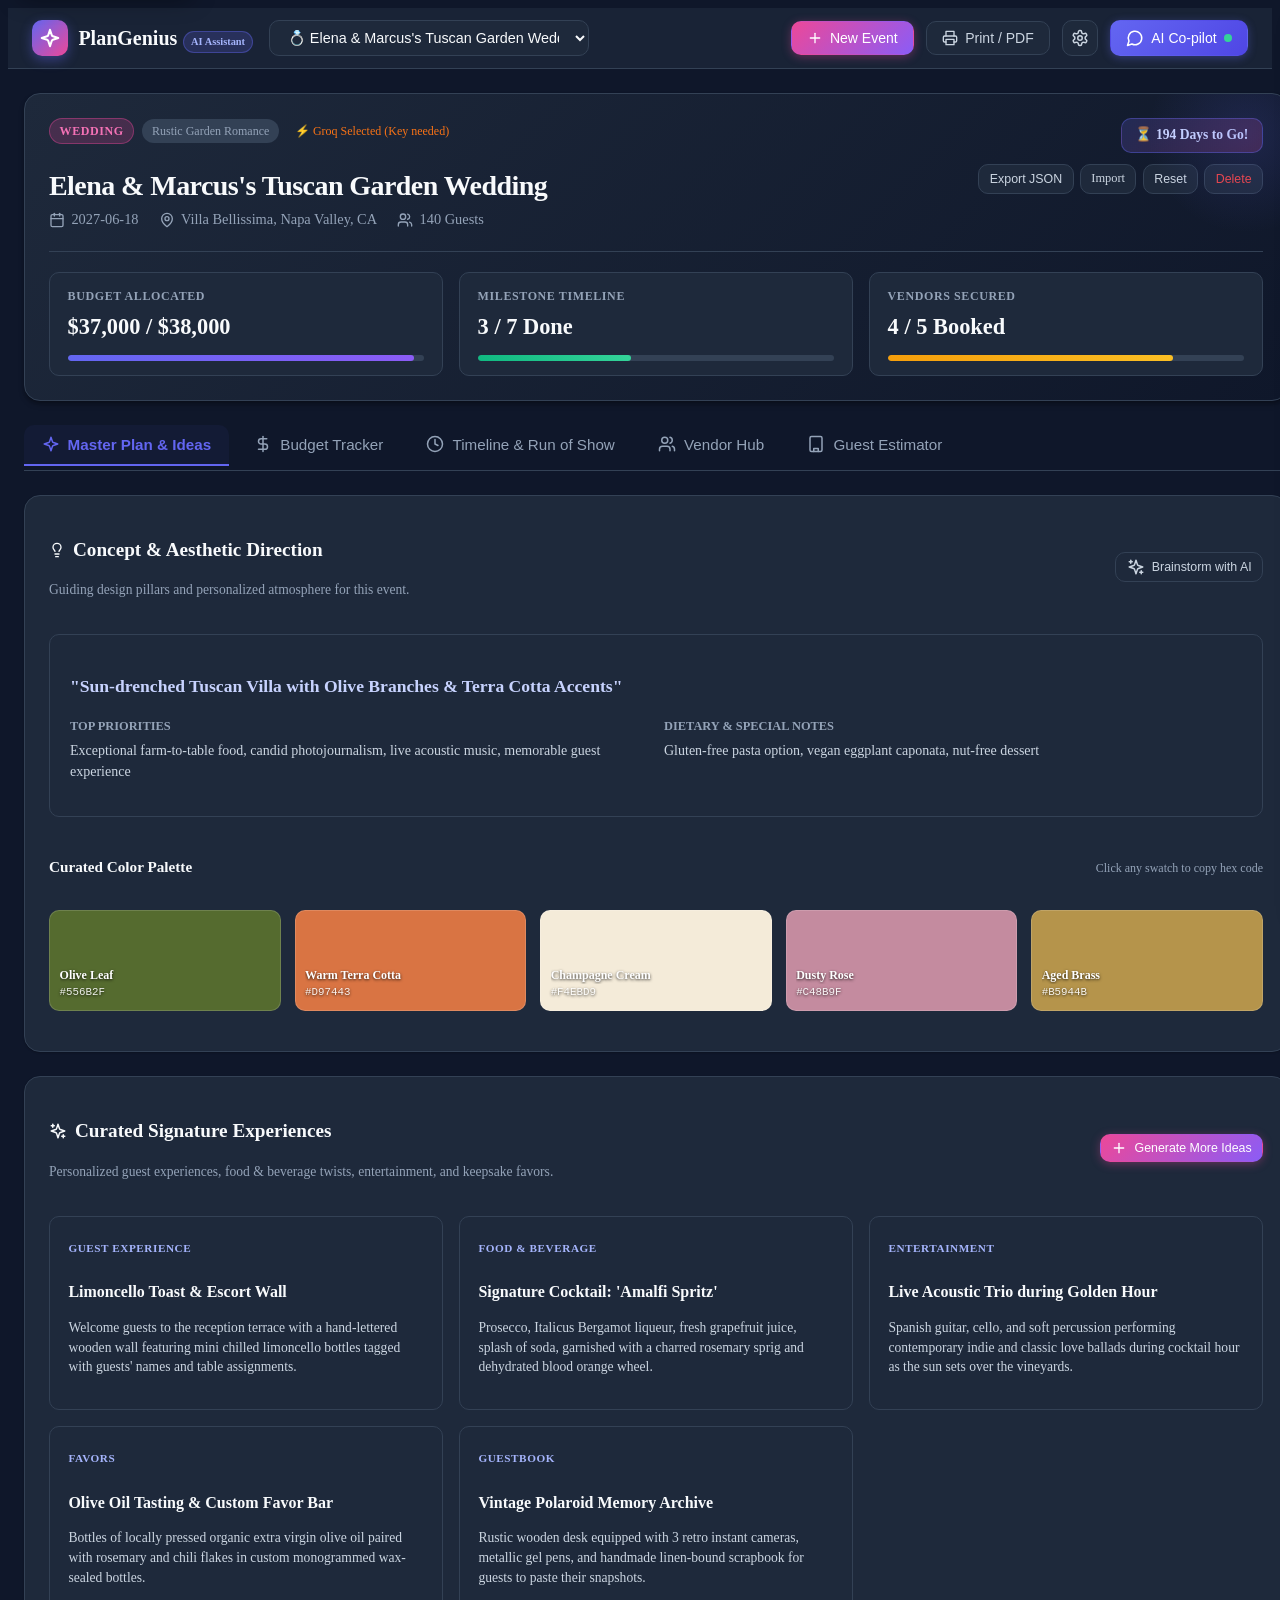
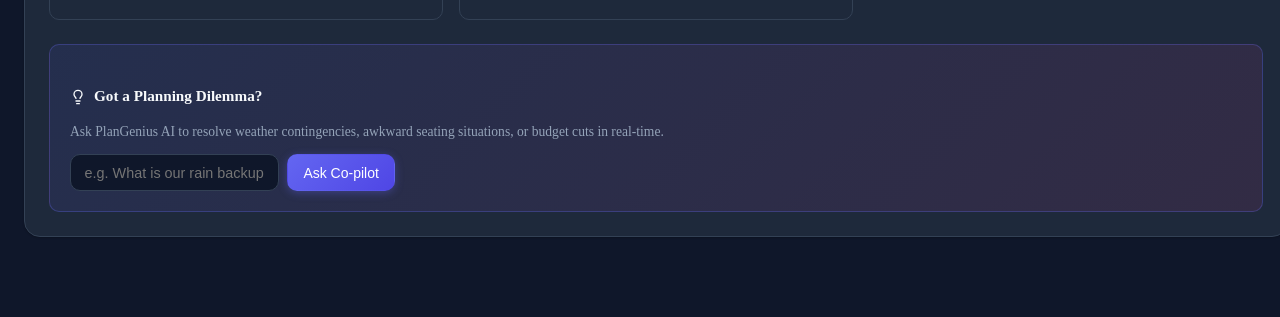
==== commit b118454b: "feat(quality): improve code quality, security, accessibility, testing, and problem alignment to achi" ====
--- a/docs/index.html
+++ b/docs/index.html
@@ -10,11 +10,13 @@
   <link rel="stylesheet" href="./css/styles.css">
 </head>
 <body>
+  <!-- Keyboard Accessibility: Skip to Main Content Link -->
+  <a href="#main-content" class="skip-link">Skip to main content</a>
 
   <!-- Navigation Bar -->
-  <header class="navbar">
+  <header class="navbar" role="banner">
     <div style="display: flex; align-items: center; gap: 1rem; flex-wrap: wrap;">
-      <a href="#" class="brand">
+      <a href="#" class="brand" aria-label="PlanGenius AI Home">
         <div class="brand-icon">
           <svg width="22" height="22" viewBox="0 0 24 24" fill="none" stroke="currentColor" stroke-width="2.2" stroke-linecap="round" stroke-linejoin="round">
             <path d="m12 3-1.912 5.813a2 2 0 0 1-1.275 1.275L3 12l5.813 1.912a2 2 0 0 1 1.275 1.275L12 21l1.912-5.813a2 2 0 0 1 1.275-1.275L21 12l-5.813-1.912a2 2 0 0 1-1.275-1.275L12 3Z"/>
@@ -27,28 +29,28 @@
       </a>
 
       <!-- Event Picker Dropdown -->
-      <select id="event-switcher" class="event-picker" title="Switch between planned events">
+      <select id="event-switcher" class="event-picker" title="Switch between planned events" aria-label="Select active planned event">
         <!-- Dynamically populated -->
       </select>
     </div>
 
     <!-- Top Action Buttons -->
     <div class="nav-actions">
-      <button class="btn btn-sparkle" onclick="Wizard.open()">
+      <button class="btn btn-sparkle" onclick="Wizard.open()" aria-label="Create new event plan">
         <svg width="16" height="16" viewBox="0 0 24 24" fill="none" stroke="currentColor" stroke-width="2" stroke-linecap="round" stroke-linejoin="round"><path d="M5 12h14"/><path d="M12 5v14"/></svg>
         New Event
       </button>
 
-      <button class="btn btn-secondary" onclick="App.printEvent()" title="Print or save as PDF">
+      <button class="btn btn-secondary" onclick="App.printEvent()" title="Print or save as PDF" aria-label="Print event plan or save as PDF">
         <svg width="16" height="16" viewBox="0 0 24 24" fill="none" stroke="currentColor" stroke-width="2" stroke-linecap="round" stroke-linejoin="round"><polyline points="6 9 6 2 18 2 18 9"/><path d="M6 18H4a2 2 0 0 1-2-2v-5a2 2 0 0 1 2-2h16a2 2 0 0 1 2 2v5a2 2 0 0 1-2 2h-2"/><rect width="12" height="8" x="6" y="14"/></svg>
         Print / PDF
       </button>
 
-      <button class="btn btn-secondary btn-icon-only" onclick="App.openSettings()" title="Configure Gemini API Key & Model">
+      <button class="btn btn-secondary btn-icon-only" onclick="App.openSettings()" title="Configure AI Provider & Model" aria-label="Configure AI provider and API keys">
         <svg width="18" height="18" viewBox="0 0 24 24" fill="none" stroke="currentColor" stroke-width="2" stroke-linecap="round" stroke-linejoin="round"><path d="M12.22 2h-.44a2 2 0 0 0-2 2v.18a2 2 0 0 1-1 1.73l-.43.25a2 2 0 0 1-2 0l-.15-.08a2 2 0 0 0-2.73.73l-.22.38a2 2 0 0 0 .73 2.73l.15.1a2 2 0 0 1 1 1.72v.51a2 2 0 0 1-1 1.74l-.15.09a2 2 0 0 0-.73 2.73l.22.38a2 2 0 0 0 2.73.73l.15-.08a2 2 0 0 1 2 0l.43.25a2 2 0 0 1 1 1.73V20a2 2 0 0 0 2 2h.44a2 2 0 0 0 2-2v-.18a2 2 0 0 1 1-1.73l.43-.25a2 2 0 0 1 2 0l.15.08a2 2 0 0 0 2.73-.73l.22-.39a2 2 0 0 0-.73-2.73l-.15-.08a2 2 0 0 1-1-1.74v-.5a2 2 0 0 1 1-1.74l.15-.09a2 2 0 0 0 .73-2.73l-.22-.38a2 2 0 0 0-2.73-.73l-.15.08a2 2 0 0 1-2 0l-.43-.25a2 2 0 0 1-1-1.73V4a2 2 0 0 0-2-2z"/><circle cx="12" cy="12" r="3"/></svg>
       </button>
 
-      <button class="btn btn-primary" onclick="Copilot.toggle()" style="position: relative;">
+      <button class="btn btn-primary" onclick="Copilot.toggle()" style="position: relative;" aria-label="Toggle AI Co-pilot assistant drawer" aria-controls="copilot-drawer">
         <svg width="18" height="18" viewBox="0 0 24 24" fill="none" stroke="currentColor" stroke-width="2" stroke-linecap="round" stroke-linejoin="round"><path d="M7.9 20A9 9 0 1 0 4 16.1L2 22Z"/></svg>
         AI Co-pilot
         <span style="width: 8px; height: 8px; background: #34D399; border-radius: 50%; display: inline-block;"></span>
@@ -57,7 +59,7 @@
   </header>
 
   <!-- Main Container -->
-  <main class="main-content">
+  <main id="main-content" class="main-content" tabindex="-1">
     
     <!-- Hero / Event Banner -->
     <section class="event-hero">
@@ -91,23 +93,23 @@
             ⏳ Calculating countdown...
           </div>
           <div style="display: flex; gap: 0.4rem;">
-            <button class="btn btn-secondary btn-sm" onclick="App.exportJson()" title="Backup event as JSON">Export JSON</button>
-            <label class="btn btn-secondary btn-sm" style="cursor: pointer;" title="Import event JSON">
+            <button class="btn btn-secondary btn-sm" onclick="App.exportJson()" title="Backup event as JSON" aria-label="Export event as JSON">Export JSON</button>
+            <label class="btn btn-secondary btn-sm" style="cursor: pointer;" title="Import event JSON" aria-label="Import event from JSON">
               Import
-              <input type="file" accept=".json" style="display: none;" onchange="App.importJson(event)">
+              <input type="file" accept=".json" style="display: none;" onchange="App.importJson(event)" aria-label="Upload JSON event backup">
             </label>
-            <button class="btn btn-secondary btn-sm" onclick="App.resetSamples()" title="Restore default sample events">Reset</button>
-            <button class="btn btn-secondary btn-sm" style="color: #EF4444;" onclick="App.deleteCurrentEvent()" title="Delete this event">Delete</button>
+            <button class="btn btn-secondary btn-sm" onclick="App.resetSamples()" title="Restore default sample events" aria-label="Reset to default sample events">Reset</button>
+            <button class="btn btn-secondary btn-sm" style="color: #EF4444;" onclick="App.deleteCurrentEvent()" title="Delete this event" aria-label="Delete this event">Delete</button>
           </div>
         </div>
       </div>
 
       <!-- Quick KPI Progress Row -->
-      <div class="kpi-grid">
+      <div class="kpi-grid" role="region" aria-label="Event Key Performance Metrics">
         <div class="kpi-card">
           <span class="kpi-label">Budget Allocated</span>
           <span id="kpi-budget-value" class="kpi-value">$0 / $0</span>
-          <div class="progress-bar-container">
+          <div class="progress-bar-container" role="progressbar" aria-valuemin="0" aria-valuemax="100" aria-label="Budget allocation progress">
             <div id="kpi-budget-progress" class="progress-bar-fill fill-primary" style="width: 0%;"></div>
           </div>
         </div>
@@ -115,7 +117,7 @@
         <div class="kpi-card">
           <span class="kpi-label">Milestone Timeline</span>
           <span id="kpi-milestones-value" class="kpi-value">0 / 0 Done</span>
-          <div class="progress-bar-container">
+          <div class="progress-bar-container" role="progressbar" aria-valuemin="0" aria-valuemax="100" aria-label="Milestones completed progress">
             <div id="kpi-milestones-progress" class="progress-bar-fill fill-green" style="width: 0%;"></div>
           </div>
         </div>
@@ -123,7 +125,7 @@
         <div class="kpi-card">
           <span class="kpi-label">Vendors Secured</span>
           <span id="kpi-vendors-value" class="kpi-value">0 / 0 Booked</span>
-          <div class="progress-bar-container">
+          <div class="progress-bar-container" role="progressbar" aria-valuemin="0" aria-valuemax="100" aria-label="Vendors secured progress">
             <div id="kpi-vendors-progress" class="progress-bar-fill fill-amber" style="width: 0%;"></div>
           </div>
         </div>
@@ -131,71 +133,71 @@
     </section>
 
     <!-- Navigation Tabs -->
-    <nav class="tabs-header">
-      <button class="tab-btn active" data-tab="ideas">
+    <nav class="tabs-header" role="tablist" aria-label="Event Planning Modules">
+      <button class="tab-btn active" data-tab="ideas" role="tab" id="tab-btn-ideas" aria-selected="true" aria-controls="tab-ideas">
         <svg width="18" height="18" viewBox="0 0 24 24" fill="none" stroke="currentColor" stroke-width="2" stroke-linecap="round" stroke-linejoin="round"><path d="m12 3-1.912 5.813a2 2 0 0 1-1.275 1.275L3 12l5.813 1.912a2 2 0 0 1 1.275 1.275L12 21l1.912-5.813a2 2 0 0 1 1.275-1.275L21 12l-5.813-1.912a2 2 0 0 1-1.275-1.275L12 3Z"/></svg>
         Master Plan & Ideas
       </button>
-      <button class="tab-btn" data-tab="budget">
+      <button class="tab-btn" data-tab="budget" role="tab" id="tab-btn-budget" aria-selected="false" aria-controls="tab-budget">
         <svg width="18" height="18" viewBox="0 0 24 24" fill="none" stroke="currentColor" stroke-width="2" stroke-linecap="round" stroke-linejoin="round"><line x1="12" x2="12" y1="2" y2="22"/><path d="M17 5H9.5a3.5 3.5 0 0 0 0 7h5a3.5 3.5 0 0 1 0 7H6"/></svg>
         Budget Tracker
       </button>
-      <button class="tab-btn" data-tab="timeline">
+      <button class="tab-btn" data-tab="timeline" role="tab" id="tab-btn-timeline" aria-selected="false" aria-controls="tab-timeline">
         <svg width="18" height="18" viewBox="0 0 24 24" fill="none" stroke="currentColor" stroke-width="2" stroke-linecap="round" stroke-linejoin="round"><circle cx="12" cy="12" r="10"/><polyline points="12 6 12 12 16 14"/></svg>
         Timeline & Run of Show
       </button>
-      <button class="tab-btn" data-tab="vendors">
+      <button class="tab-btn" data-tab="vendors" role="tab" id="tab-btn-vendors" aria-selected="false" aria-controls="tab-vendors">
         <svg width="18" height="18" viewBox="0 0 24 24" fill="none" stroke="currentColor" stroke-width="2" stroke-linecap="round" stroke-linejoin="round"><path d="M16 21v-2a4 4 0 0 0-4-4H6a4 4 0 0 0-4 4v2"/><circle cx="9" cy="7" r="4"/><path d="M22 21v-2a4 4 0 0 0-3-3.87"/><path d="M16 3.13a4 4 0 0 1 0 7.75"/></svg>
         Vendor Hub
       </button>
-      <button class="tab-btn" data-tab="guests">
+      <button class="tab-btn" data-tab="guests" role="tab" id="tab-btn-guests" aria-selected="false" aria-controls="tab-guests">
         <svg width="18" height="18" viewBox="0 0 24 24" fill="none" stroke="currentColor" stroke-width="2" stroke-linecap="round" stroke-linejoin="round"><rect width="16" height="20" x="4" y="2" rx="2" ry="2"/><path d="M9 22v-4h6v4"/></svg>
         Guest Estimator
       </button>
     </nav>
 
     <!-- Tab Panels Container -->
-    <div id="tab-ideas" class="tab-panel active"></div>
-    <div id="tab-budget" class="tab-panel"></div>
-    <div id="tab-timeline" class="tab-panel"></div>
-    <div id="tab-vendors" class="tab-panel"></div>
-    <div id="tab-guests" class="tab-panel"></div>
+    <div id="tab-ideas" class="tab-panel active" role="tabpanel" aria-labelledby="tab-btn-ideas" tabindex="0"></div>
+    <div id="tab-budget" class="tab-panel" role="tabpanel" aria-labelledby="tab-btn-budget" tabindex="0"></div>
+    <div id="tab-timeline" class="tab-panel" role="tabpanel" aria-labelledby="tab-btn-timeline" tabindex="0"></div>
+    <div id="tab-vendors" class="tab-panel" role="tabpanel" aria-labelledby="tab-btn-vendors" tabindex="0"></div>
+    <div id="tab-guests" class="tab-panel" role="tabpanel" aria-labelledby="tab-btn-guests" tabindex="0"></div>
 
   </main>
 
   <!-- Slide-over AI Co-pilot Drawer -->
-  <aside id="copilot-drawer" class="copilot-drawer">
+  <aside id="copilot-drawer" class="copilot-drawer" role="dialog" aria-modal="true" aria-labelledby="copilot-drawer-title">
     <div class="copilot-header">
       <div class="copilot-title-group">
         <div class="brand-icon" style="width: 28px; height: 28px;">
           <svg width="16" height="16" viewBox="0 0 24 24" fill="none" stroke="currentColor" stroke-width="2" stroke-linecap="round" stroke-linejoin="round"><path d="m12 3-1.912 5.813a2 2 0 0 1-1.275 1.275L3 12l5.813 1.912a2 2 0 0 1 1.275 1.275L12 21l1.912-5.813a2 2 0 0 1 1.275-1.275L21 12l-5.813-1.912a2 2 0 0 1-1.275-1.275L12 3Z"/></svg>
         </div>
         <div>
-          <h3 class="copilot-title">PlanGenius Co-pilot</h3>
+          <h3 id="copilot-drawer-title" class="copilot-title">PlanGenius Co-pilot</h3>
           <p id="copilot-event-name" style="font-size: 0.75rem; color: var(--text-muted); white-space: nowrap; overflow: hidden; text-overflow: ellipsis; max-width: 240px;"></p>
         </div>
       </div>
-      <button class="modal-close" onclick="Copilot.close()" title="Close Co-pilot">&times;</button>
+      <button class="modal-close" onclick="Copilot.close()" title="Close Co-pilot" aria-label="Close Co-pilot drawer">&times;</button>
     </div>
 
     <!-- Chat Messages Stream -->
-    <div id="copilot-messages" class="copilot-chat-body">
+    <div id="copilot-messages" class="copilot-chat-body" role="log" aria-live="polite" aria-label="Co-pilot chat history">
       <!-- Dynamically rendered -->
     </div>
 
     <!-- Suggested Quick Prompts -->
-    <div class="chat-quick-actions">
-      <span class="prompt-pill" onclick="Copilot.sendQuickPrompt('How can I cut 15% from my budget without hurting the experience?')">💡 Cut 15% Budget</span>
-      <span class="prompt-pill" onclick="Copilot.sendQuickPrompt('Draft a negotiation inquiry email to a venue photographer')">✉️ Vendor Script</span>
-      <span class="prompt-pill" onclick="Copilot.sendQuickPrompt('What are common mistakes on day-of event schedules?')">⏱️ Schedule Mistakes</span>
-      <span class="prompt-pill" onclick="Copilot.sendQuickPrompt('Give me a 3-minute toast / speech outline')">🥂 Speech Outline</span>
-      <span class="prompt-pill" onclick="Copilot.sendQuickPrompt('Give me a day-of emergency kit packing checklist')">🧰 Emergency Kit</span>
+    <div class="chat-quick-actions" role="group" aria-label="Quick suggested prompts">
+      <span class="prompt-pill" role="button" tabindex="0" onclick="Copilot.sendQuickPrompt('How can I cut 15% from my budget without hurting the experience?')">💡 Cut 15% Budget</span>
+      <span class="prompt-pill" role="button" tabindex="0" onclick="Copilot.sendQuickPrompt('Draft a negotiation inquiry email to a venue photographer')">✉️ Vendor Script</span>
+      <span class="prompt-pill" role="button" tabindex="0" onclick="Copilot.sendQuickPrompt('What are common mistakes on day-of event schedules?')">⏱️ Schedule Mistakes</span>
+      <span class="prompt-pill" role="button" tabindex="0" onclick="Copilot.sendQuickPrompt('Give me a 3-minute toast / speech outline')">🥂 Speech Outline</span>
+      <span class="prompt-pill" role="button" tabindex="0" onclick="Copilot.sendQuickPrompt('Give me a day-of emergency kit packing checklist')">🧰 Emergency Kit</span>
     </div>
 
     <!-- Chat Input Bar -->
     <div class="copilot-input-bar">
-      <input type="text" id="copilot-input" class="copilot-input" placeholder="Ask Co-pilot about budget, timeline, vendors...">
-      <button class="btn btn-primary btn-sm btn-icon-only" onclick="Copilot.sendMessage()">
+      <input type="text" id="copilot-input" class="copilot-input" placeholder="Ask Co-pilot about budget, timeline, vendors..." aria-label="Ask Co-pilot about budget, timeline, vendors">
+      <button class="btn btn-primary btn-sm btn-icon-only" onclick="Copilot.sendMessage()" aria-label="Send message to AI Co-pilot">
         <svg width="16" height="16" viewBox="0 0 24 24" fill="none" stroke="currentColor" stroke-width="2" stroke-linecap="round" stroke-linejoin="round"><path d="m22 2-7 20-4-9-9-4Z"/><path d="M22 2 11 13"/></svg>
       </button>
     </div>
@@ -204,14 +206,14 @@
   <!-- ================= MODALS ================= -->
 
   <!-- 1. Event Wizard Modal -->
-  <div id="modal-wizard" class="modal-overlay">
+  <div id="modal-wizard" class="modal-overlay" role="dialog" aria-modal="true" aria-labelledby="wizard-modal-title">
     <div class="modal-box" style="max-width: 650px;">
       <div class="modal-header">
-        <h3 class="modal-title">
+        <h3 id="wizard-modal-title" class="modal-title">
           <svg width="20" height="20" viewBox="0 0 24 24" fill="none" stroke="currentColor" stroke-width="2" stroke-linecap="round" stroke-linejoin="round"><path d="m12 3-1.912 5.813a2 2 0 0 1-1.275 1.275L3 12l5.813 1.912a2 2 0 0 1 1.275 1.275L12 21l1.912-5.813a2 2 0 0 1 1.275-1.275L21 12l-5.813-1.912a2 2 0 0 1-1.275-1.275L12 3Z"/></svg>
           PlanGenius AI Master Plan Creator
         </h3>
-        <button class="modal-close" onclick="Wizard.close()">&times;</button>
+        <button class="modal-close" onclick="Wizard.close()" aria-label="Close master plan creator modal">&times;</button>
       </div>
       <div id="wizard-body" class="modal-body">
         <!-- Rendered by wizard.js -->
@@ -223,18 +225,18 @@
   </div>
 
   <!-- 2. Add / Edit Expense Modal -->
-  <div id="modal-expense" class="modal-overlay">
+  <div id="modal-expense" class="modal-overlay" role="dialog" aria-modal="true" aria-labelledby="modal-expense-title">
     <div class="modal-box">
       <div class="modal-header">
         <h3 id="modal-expense-title" class="modal-title">Add Budget Line Item</h3>
-        <button class="modal-close" onclick="BudgetComponent.closeModal()">&times;</button>
+        <button class="modal-close" onclick="BudgetComponent.closeModal()" aria-label="Close expense modal">&times;</button>
       </div>
       <div class="modal-body">
         <form id="expense-form" onsubmit="event.preventDefault(); BudgetComponent.saveExpenseFromModal();">
           <input type="hidden" id="expense-id">
           <div class="form-group">
-            <label class="form-label">Category</label>
-            <select id="expense-category" class="form-control">
+            <label class="form-label" for="expense-category">Category</label>
+            <select id="expense-category" class="form-control" aria-label="Expense Category">
               <option value="Venue & Rentals">Venue & Rentals</option>
               <option value="Catering & Bar">Catering & Bar</option>
               <option value="Photography & Video">Photography & Video</option>
@@ -248,30 +250,30 @@
             </select>
           </div>
           <div class="form-group">
-            <label class="form-label">Expense Description / Item</label>
-            <input type="text" id="expense-name" class="form-control" placeholder="e.g. Vintage Champagne Coupe Glasses Rental" required>
+            <label class="form-label" for="expense-name">Expense Description / Item</label>
+            <input type="text" id="expense-name" class="form-control" placeholder="e.g. Vintage Champagne Coupe Glasses Rental" required aria-label="Expense Description">
           </div>
           <div style="display: grid; grid-template-columns: 1fr 1fr; gap: 0.75rem;">
             <div class="form-group">
-              <label class="form-label">Estimated Budget</label>
-              <input type="number" id="expense-estimated" class="form-control" min="0" step="10" value="500">
-            </div>
-            <div class="form-group">
-              <label class="form-label">Actual Amount Paid</label>
-              <input type="number" id="expense-actual" class="form-control" min="0" step="10" value="0">
-            </div>
-          </div>
-          <div class="form-group">
-            <label class="form-label">Payment Status</label>
-            <select id="expense-status" class="form-control">
+              <label class="form-label" for="expense-estimated">Estimated Budget</label>
+              <input type="number" id="expense-estimated" class="form-control" min="0" step="10" value="500" aria-label="Estimated Budget">
+            </div>
+            <div class="form-group">
+              <label class="form-label" for="expense-actual">Actual Amount Paid</label>
+              <input type="number" id="expense-actual" class="form-control" min="0" step="10" value="0" aria-label="Actual Amount Paid">
+            </div>
+          </div>
+          <div class="form-group">
+            <label class="form-label" for="expense-status">Payment Status</label>
+            <select id="expense-status" class="form-control" aria-label="Payment Status">
               <option value="pending">⏳ Pending</option>
               <option value="deposit_paid">💳 Deposit Paid</option>
               <option value="paid">✅ Paid in Full</option>
             </select>
           </div>
           <div class="form-group">
-            <label class="form-label">Notes & Inclusions</label>
-            <input type="text" id="expense-notes" class="form-control" placeholder="e.g. 50% deposit due on April 1st">
+            <label class="form-label" for="expense-notes">Notes & Inclusions</label>
+            <input type="text" id="expense-notes" class="form-control" placeholder="e.g. 50% deposit due on April 1st" aria-label="Expense Notes">
           </div>
         </form>
       </div>
@@ -283,25 +285,25 @@
   </div>
 
   <!-- 3. Add Milestone Modal -->
-  <div id="modal-milestone" class="modal-overlay">
+  <div id="modal-milestone" class="modal-overlay" role="dialog" aria-modal="true" aria-labelledby="modal-milestone-title">
     <div class="modal-box">
       <div class="modal-header">
-        <h3 class="modal-title">Add Milestone Task</h3>
-        <button class="modal-close" onclick="TimelineComponent.closeMilestoneModal()">&times;</button>
+        <h3 id="modal-milestone-title" class="modal-title">Add Milestone Task</h3>
+        <button class="modal-close" onclick="TimelineComponent.closeMilestoneModal()" aria-label="Close milestone modal">&times;</button>
       </div>
       <div class="modal-body">
         <form id="milestone-form" onsubmit="event.preventDefault(); TimelineComponent.saveMilestoneFromModal();">
           <div class="form-group">
-            <label class="form-label">Phase</label>
-            <input type="text" id="milestone-phase" class="form-control" placeholder="e.g. 3 Months Out" value="Upcoming Phase">
-          </div>
-          <div class="form-group">
-            <label class="form-label">Task Description</label>
-            <input type="text" id="milestone-task" class="form-control" placeholder="e.g. Schedule floral mock-up and send invitations" required>
-          </div>
-          <div class="form-group">
-            <label class="form-label">Target Due Date</label>
-            <input type="date" id="milestone-date" class="form-control">
+            <label class="form-label" for="milestone-phase">Phase</label>
+            <input type="text" id="milestone-phase" class="form-control" placeholder="e.g. 3 Months Out" value="Upcoming Phase" aria-label="Milestone Phase">
+          </div>
+          <div class="form-group">
+            <label class="form-label" for="milestone-task">Task Description</label>
+            <input type="text" id="milestone-task" class="form-control" placeholder="e.g. Schedule floral mock-up and send invitations" required aria-label="Task Description">
+          </div>
+          <div class="form-group">
+            <label class="form-label" for="milestone-date">Target Due Date</label>
+            <input type="date" id="milestone-date" class="form-control" aria-label="Target Due Date">
           </div>
         </form>
       </div>
@@ -313,32 +315,32 @@
   </div>
 
   <!-- 4. Add Day-Of Run of Show Schedule Modal -->
-  <div id="modal-runofshow" class="modal-overlay">
+  <div id="modal-runofshow" class="modal-overlay" role="dialog" aria-modal="true" aria-labelledby="modal-runofshow-title">
     <div class="modal-box">
       <div class="modal-header">
-        <h3 class="modal-title">Add Schedule Block (Day-Of)</h3>
-        <button class="modal-close" onclick="TimelineComponent.closeRunOfShowModal()">&times;</button>
+        <h3 id="modal-runofshow-title" class="modal-title">Add Schedule Block (Day-Of)</h3>
+        <button class="modal-close" onclick="TimelineComponent.closeRunOfShowModal()" aria-label="Close run of show modal">&times;</button>
       </div>
       <div class="modal-body">
         <form id="runofshow-form" onsubmit="event.preventDefault(); TimelineComponent.saveRunOfShowFromModal();">
           <div style="display: grid; grid-template-columns: 1fr 2fr; gap: 0.75rem;">
             <div class="form-group">
-              <label class="form-label">Time</label>
-              <input type="text" id="ros-time" class="form-control" placeholder="e.g. 05:30 PM" required>
-            </div>
-            <div class="form-group">
-              <label class="form-label">Activity</label>
-              <input type="text" id="ros-activity" class="form-control" placeholder="e.g. Ceremony Processional & Vows" required>
+              <label class="form-label" for="ros-time">Time</label>
+              <input type="text" id="ros-time" class="form-control" placeholder="e.g. 05:30 PM" required aria-label="Schedule Time">
+            </div>
+            <div class="form-group">
+              <label class="form-label" for="ros-activity">Activity</label>
+              <input type="text" id="ros-activity" class="form-control" placeholder="e.g. Ceremony Processional & Vows" required aria-label="Activity Description">
             </div>
           </div>
           <div style="display: grid; grid-template-columns: 1fr 1fr; gap: 0.75rem;">
             <div class="form-group">
-              <label class="form-label">Responsible Lead</label>
-              <input type="text" id="ros-responsible" class="form-control" placeholder="e.g. Officiant & Coordinator" value="Lead Coordinator">
-            </div>
-            <div class="form-group">
-              <label class="form-label">Location / Area</label>
-              <input type="text" id="ros-location" class="form-control" placeholder="e.g. Main Terrace Lawn" value="Main Venue">
+              <label class="form-label" for="ros-responsible">Responsible Lead</label>
+              <input type="text" id="ros-responsible" class="form-control" placeholder="e.g. Officiant & Coordinator" value="Lead Coordinator" aria-label="Responsible Lead">
+            </div>
+            <div class="form-group">
+              <label class="form-label" for="ros-location">Location / Area</label>
+              <input type="text" id="ros-location" class="form-control" placeholder="e.g. Main Terrace Lawn" value="Main Venue" aria-label="Location or Area">
             </div>
           </div>
         </form>
@@ -351,39 +353,40 @@
   </div>
 
   <!-- 5. Add / Edit Vendor Modal -->
-  <div id="modal-vendor" class="modal-overlay">
+  <!-- 5. Add / Edit Vendor Modal -->
+  <div id="modal-vendor" class="modal-overlay" role="dialog" aria-modal="true" aria-labelledby="modal-vendor-title">
     <div class="modal-box">
       <div class="modal-header">
         <h3 id="modal-vendor-title" class="modal-title">Add New Vendor</h3>
-        <button class="modal-close" onclick="VendorsComponent.closeModal()">&times;</button>
+        <button class="modal-close" onclick="VendorsComponent.closeModal()" aria-label="Close vendor modal">&times;</button>
       </div>
       <div class="modal-body">
         <form id="vendor-form" onsubmit="event.preventDefault(); VendorsComponent.saveVendorFromModal();">
           <input type="hidden" id="vendor-id">
           <div style="display: grid; grid-template-columns: 2fr 1fr; gap: 0.75rem;">
             <div class="form-group">
-              <label class="form-label">Vendor / Business Name</label>
-              <input type="text" id="vendor-name" class="form-control" placeholder="e.g. Sunset Glow Photography" required>
-            </div>
-            <div class="form-group">
-              <label class="form-label">Category</label>
-              <input type="text" id="vendor-category" class="form-control" placeholder="e.g. Photography" value="Catering">
+              <label class="form-label" for="vendor-name">Vendor / Business Name</label>
+              <input type="text" id="vendor-name" class="form-control" placeholder="e.g. Sunset Glow Photography" required aria-label="Vendor Name">
+            </div>
+            <div class="form-group">
+              <label class="form-label" for="vendor-category">Category</label>
+              <input type="text" id="vendor-category" class="form-control" placeholder="e.g. Photography" value="Catering" aria-label="Vendor Category">
             </div>
           </div>
           <div style="display: grid; grid-template-columns: 1fr 1fr; gap: 0.75rem;">
             <div class="form-group">
-              <label class="form-label">Contact Email</label>
-              <input type="email" id="vendor-contact" class="form-control" placeholder="hello@vendor.com">
-            </div>
-            <div class="form-group">
-              <label class="form-label">Contact Phone</label>
-              <input type="text" id="vendor-phone" class="form-control" placeholder="(555) 123-4567">
+              <label class="form-label" for="vendor-contact">Contact Email</label>
+              <input type="email" id="vendor-contact" class="form-control" placeholder="hello@vendor.com" aria-label="Vendor Email">
+            </div>
+            <div class="form-group">
+              <label class="form-label" for="vendor-phone">Contact Phone</label>
+              <input type="text" id="vendor-phone" class="form-control" placeholder="(555) 123-4567" aria-label="Vendor Phone">
             </div>
           </div>
           <div style="display: grid; grid-template-columns: 1fr 1fr; gap: 0.75rem;">
             <div class="form-group">
-              <label class="form-label">Booking Status</label>
-              <select id="vendor-status" class="form-control">
+              <label class="form-label" for="vendor-status">Booking Status</label>
+              <select id="vendor-status" class="form-control" aria-label="Vendor Booking Status">
                 <option value="to_research">🔍 To Research</option>
                 <option value="contacted">💬 Contacted</option>
                 <option value="quoted">📄 Quoted</option>
@@ -393,13 +396,13 @@
               </select>
             </div>
             <div class="form-group">
-              <label class="form-label">Quoted Cost</label>
-              <input type="number" id="vendor-quoted" class="form-control" min="0" step="50" value="1500">
-            </div>
-          </div>
-          <div class="form-group">
-            <label class="form-label">Contract & Booking Notes</label>
-            <textarea id="vendor-notes" class="form-control" placeholder="e.g. 50% deposit required on contract signing, 8 hours coverage"></textarea>
+              <label class="form-label" for="vendor-quoted">Quoted Cost</label>
+              <input type="number" id="vendor-quoted" class="form-control" min="0" step="50" value="1500" aria-label="Quoted Cost">
+            </div>
+          </div>
+          <div class="form-group">
+            <label class="form-label" for="vendor-notes">Contract & Booking Notes</label>
+            <textarea id="vendor-notes" class="form-control" placeholder="e.g. 50% deposit required on contract signing, 8 hours coverage" aria-label="Contract and Booking Notes"></textarea>
           </div>
         </form>
       </div>
@@ -411,24 +414,24 @@
   </div>
 
   <!-- 6. AI Vendor Inquiry Email Modal -->
-  <div id="modal-vendor-email" class="modal-overlay">
+  <div id="modal-vendor-email" class="modal-overlay" role="dialog" aria-modal="true" aria-labelledby="modal-vendor-email-title">
     <div class="modal-box" style="max-width: 650px;">
       <div class="modal-header">
-        <h3 class="modal-title">
+        <h3 id="modal-vendor-email-title" class="modal-title">
           <svg width="20" height="20" viewBox="0 0 24 24" fill="none" stroke="currentColor" stroke-width="2" stroke-linecap="round" stroke-linejoin="round"><path d="m12 3-1.912 5.813a2 2 0 0 1-1.275 1.275L3 12l5.813 1.912a2 2 0 0 1 1.275 1.275L12 21l1.912-5.813a2 2 0 0 1 1.275-1.275L21 12l-5.813-1.912a2 2 0 0 1-1.275-1.275L12 3Z"/></svg>
           AI Inquiry Email for <span id="email-modal-vendor-name" style="color: #A5B4FC; margin-left: 0.3rem;"></span>
         </h3>
-        <button class="modal-close" onclick="VendorsComponent.closeEmailModal()">&times;</button>
+        <button class="modal-close" onclick="VendorsComponent.closeEmailModal()" aria-label="Close inquiry email modal">&times;</button>
       </div>
       <div class="modal-body">
         <p style="font-size: 0.85rem; color: var(--text-muted); margin-bottom: 0.5rem;">
           Tailored inquiry email pre-filled with your event dates, guest numbers, aesthetic vibe, and budget targets.
         </p>
-        <textarea id="email-modal-textarea" class="form-control" rows="12" style="font-family: monospace; font-size: 0.825rem; line-height: 1.45;"></textarea>
+        <textarea id="email-modal-textarea" class="form-control" rows="12" style="font-family: monospace; font-size: 0.825rem; line-height: 1.45;" aria-label="Drafted Email Body"></textarea>
       </div>
       <div class="modal-footer">
         <button type="button" class="btn btn-secondary" onclick="VendorsComponent.closeEmailModal()">Close</button>
-        <button type="button" class="btn btn-sparkle" onclick="VendorsComponent.copyEmailDraft()">
+        <button type="button" class="btn btn-sparkle" onclick="VendorsComponent.copyEmailDraft()" aria-label="Copy email draft to clipboard">
           <svg width="16" height="16" viewBox="0 0 24 24" fill="none" stroke="currentColor" stroke-width="2" stroke-linecap="round" stroke-linejoin="round"><rect width="14" height="14" x="8" y="8" rx="2" ry="2"/><path d="M4 16c-1.1 0-2-.9-2-2V4c0-1.1.9-2 2-2h10c1.1 0 2 .9 2 2"/></svg>
           Copy to Clipboard
         </button>
@@ -437,11 +440,11 @@
   </div>
 
   <!-- 7. Settings Modal -->
-  <div id="modal-settings" class="modal-overlay">
+  <div id="modal-settings" class="modal-overlay" role="dialog" aria-modal="true" aria-labelledby="modal-settings-title">
     <div class="modal-box" style="max-width: 580px;">
       <div class="modal-header">
-        <h3 class="modal-title">Settings & AI Provider Configuration</h3>
-        <button class="modal-close" onclick="App.closeSettings()">&times;</button>
+        <h3 id="modal-settings-title" class="modal-title">Settings & AI Provider Configuration</h3>
+        <button class="modal-close" onclick="App.closeSettings()" aria-label="Close settings modal">&times;</button>
       </div>
       <div class="modal-body">
         <div style="background: rgba(99, 102, 241, 0.1); border: 1px solid rgba(99, 102, 241, 0.3); border-radius: var(--radius-md); padding: 0.85rem; font-size: 0.825rem; color: #CBD5E1;">
@@ -451,14 +454,14 @@
         <!-- AI Provider Selection -->
         <div class="form-group">
           <label class="form-label">Active AI Engine</label>
-          <div style="display: grid; grid-template-columns: repeat(3, 1fr); gap: 0.5rem;">
-            <button type="button" id="provider-btn-groq" class="btn btn-secondary active" onclick="App.selectProviderTab('groq')">
+          <div style="display: grid; grid-template-columns: repeat(3, 1fr); gap: 0.5rem;" role="group" aria-label="Select active AI provider">
+            <button type="button" id="provider-btn-groq" class="btn btn-secondary active" onclick="App.selectProviderTab('groq')" aria-label="Select Groq Cloud API">
               ⚡ Groq API
             </button>
-            <button type="button" id="provider-btn-gemini" class="btn btn-secondary" onclick="App.selectProviderTab('gemini')">
+            <button type="button" id="provider-btn-gemini" class="btn btn-secondary" onclick="App.selectProviderTab('gemini')" aria-label="Select Google Gemini API">
               ✨ Gemini
             </button>
-            <button type="button" id="provider-btn-local" class="btn btn-secondary" onclick="App.selectProviderTab('local')">
+            <button type="button" id="provider-btn-local" class="btn btn-secondary" onclick="App.selectProviderTab('local')" aria-label="Select Built-in Local Engine">
               💻 Local Engine
             </button>
           </div>
@@ -467,14 +470,14 @@
         <!-- Groq Configuration Panel -->
         <div id="panel-groq-settings">
           <div class="form-group">
-            <label class="form-label">Groq API Key</label>
-            <input type="password" id="settings-groq-key" class="form-control" placeholder="gsk_...">
+            <label class="form-label" for="settings-groq-key">Groq API Key</label>
+            <input type="password" id="settings-groq-key" class="form-control" placeholder="gsk_..." aria-label="Groq API Key">
             <small style="color: var(--text-muted); font-size: 0.75rem;">Get your free key at <a href="https://console.groq.com/keys" target="_blank" rel="noopener" style="color: #60A5FA;">console.groq.com</a>. Stored locally in your browser.</small>
           </div>
 
           <div class="form-group">
-            <label class="form-label">Groq Model</label>
-            <select id="settings-groq-model" class="form-control">
+            <label class="form-label" for="settings-groq-model">Groq Model</label>
+            <select id="settings-groq-model" class="form-control" aria-label="Select Groq LLM Model">
               <option value="qwen/qwen3.8-27b" selected>qwen/qwen3.8-27b (Recommended - Ultra-Fast, 27B)</option>
               <option value="openai/gpt-oss-120b">openai/gpt-oss-120b (120B Flagship)</option>
               <option value="openai/gpt-oss-20b">openai/gpt-oss-20b (20B Fast)</option>
@@ -484,7 +487,7 @@
           </div>
 
           <div style="margin-top: 0.5rem;">
-            <button type="button" id="btn-test-groq-key" class="btn btn-secondary btn-sm" onclick="App.testGroqKey()">
+            <button type="button" id="btn-test-groq-key" class="btn btn-secondary btn-sm" onclick="App.testGroqKey()" aria-label="Test Groq Connection">
               ⚡ Test Groq Connection
             </button>
           </div>
@@ -493,14 +496,14 @@
         <!-- Gemini Configuration Panel -->
         <div id="panel-gemini-settings" style="display: none;">
           <div class="form-group">
-            <label class="form-label">Google Gemini API Key</label>
-            <input type="password" id="settings-api-key" class="form-control" placeholder="AIzaSy...">
+            <label class="form-label" for="settings-api-key">Google Gemini API Key</label>
+            <input type="password" id="settings-api-key" class="form-control" placeholder="AIzaSy..." aria-label="Gemini API Key">
             <small style="color: var(--text-muted); font-size: 0.75rem;">Get key from Google AI Studio. Stored locally in your browser.</small>
           </div>
 
           <div class="form-group">
-            <label class="form-label">Gemini Model</label>
-            <select id="settings-model" class="form-control">
+            <label class="form-label" for="settings-model">Gemini Model</label>
+            <select id="settings-model" class="form-control" aria-label="Select Gemini Model">
               <option value="gemini-2.5-flash">Gemini 2.5 Flash (Fast, Recommended)</option>
               <option value="gemini-1.5-flash">Gemini 1.5 Flash</option>
               <option value="gemini-1.5-pro">Gemini 1.5 Pro (Deep Reasoning)</option>
@@ -508,7 +511,7 @@
           </div>
 
           <div style="margin-top: 0.5rem;">
-            <button type="button" id="btn-test-key" class="btn btn-secondary btn-sm" onclick="App.testKey()">
+            <button type="button" id="btn-test-key" class="btn btn-secondary btn-sm" onclick="App.testKey()" aria-label="Test Gemini Connection">
               ✨ Test Gemini Connection
             </button>
           </div>
@@ -534,8 +537,8 @@
     </div>
   </div>
 
-  <!-- Toast Notification Container -->
-  <div id="toast-container" class="toast-container"></div>
+  <!-- Toast Notification Container with polite screen-reader announcements -->
+  <div id="toast-container" class="toast-container" role="status" aria-live="polite"></div>
 
   <!-- Scripts -->
   <script src="./js/icons.js"></script>
--- a/docs/css/styles.css
+++ b/docs/css/styles.css
@@ -31,6 +31,30 @@
   --radius-md: 10px;
   --radius-lg: 16px;
   --radius-full: 9999px;
+  
+  --transition: all 0.2s cubic-bezier(0.4, 0, 0.2, 1);
+}
+
+/* Accessibility: Keyboard Skip Navigation Link */
+.skip-link {
+  position: absolute;
+  top: -60px;
+  left: 1rem;
+  background: var(--primary);
+  color: #ffffff;
+  padding: 0.6rem 1.2rem;
+  z-index: 10000;
+  text-decoration: none;
+  font-weight: 600;
+  border-radius: var(--radius-sm);
+  transition: top 0.2s ease-in-out;
+  box-shadow: var(--shadow-xl);
+}
+.skip-link:focus {
+  top: 1rem;
+  outline: 2px solid #ffffff;
+}
+
   
   --font-sans: 'Inter', -apple-system, BlinkMacSystemFont, "Segoe UI", Roboto, sans-serif;
 }
